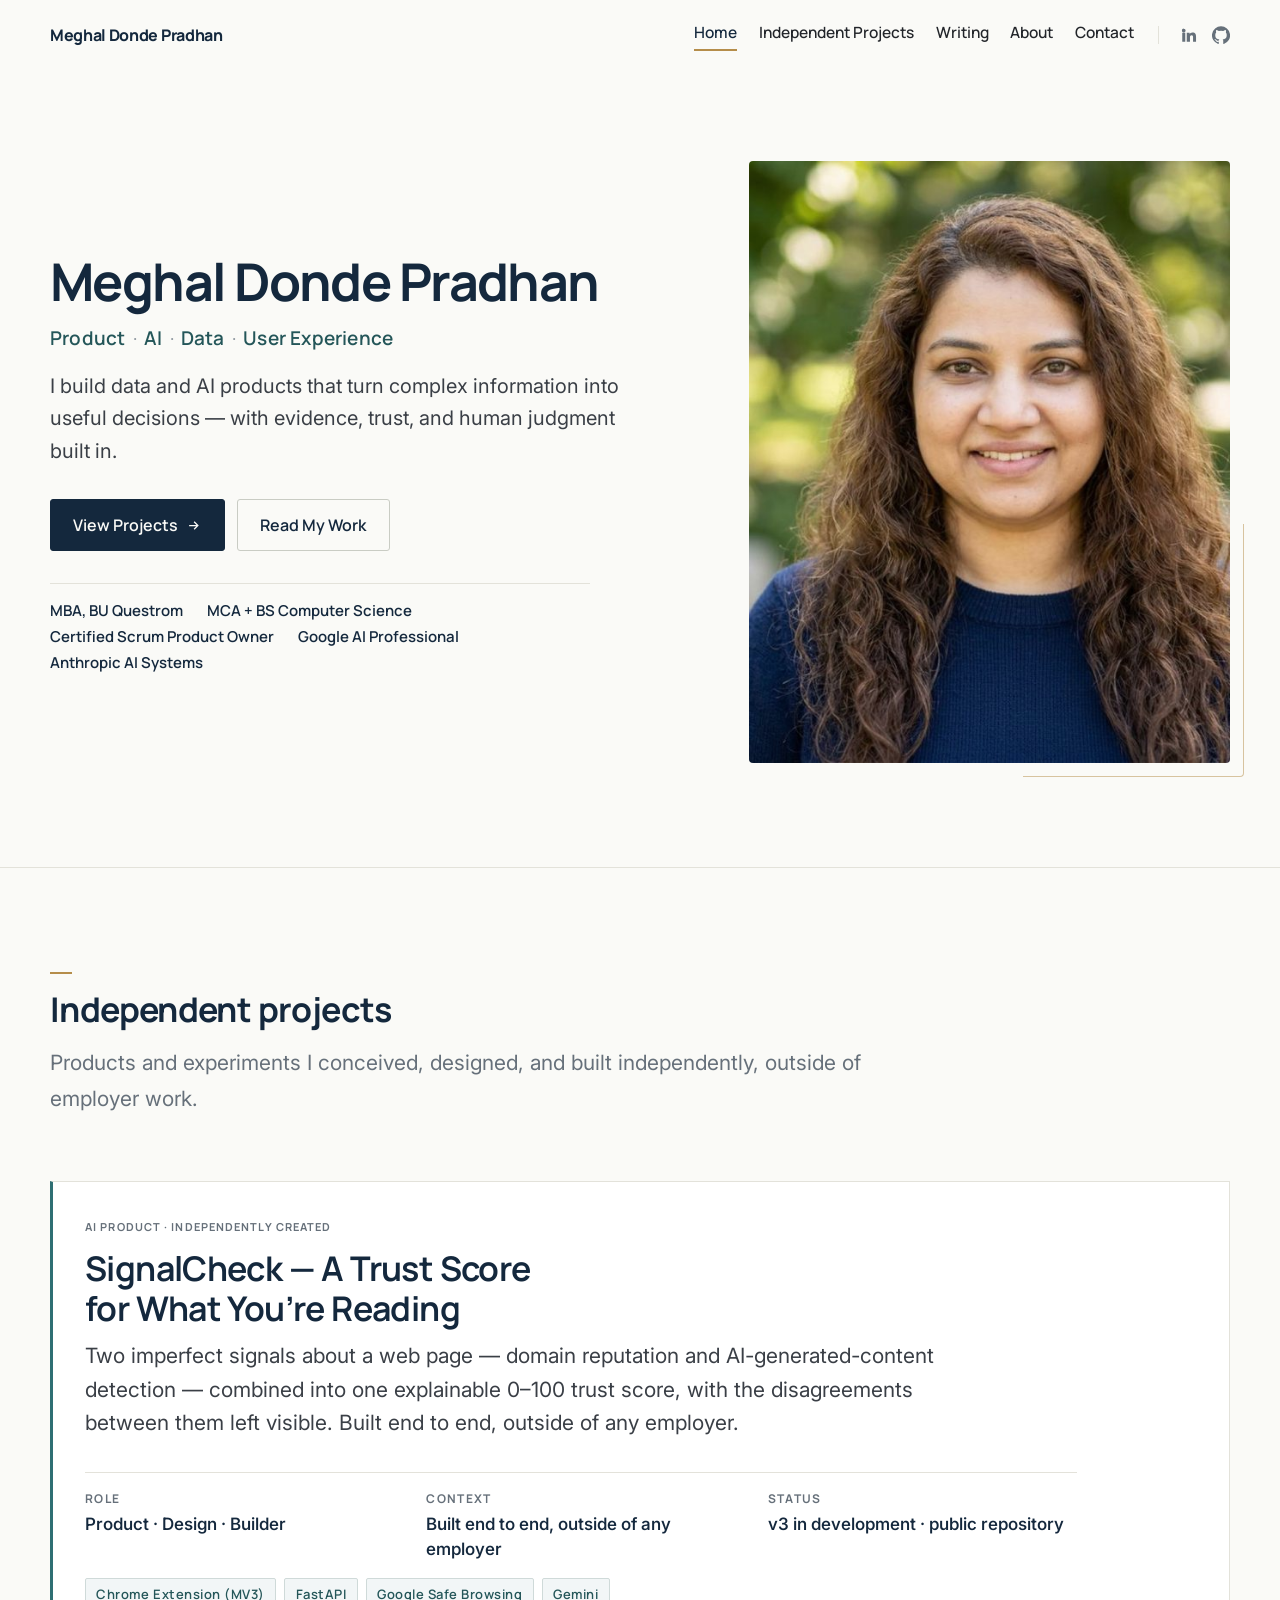
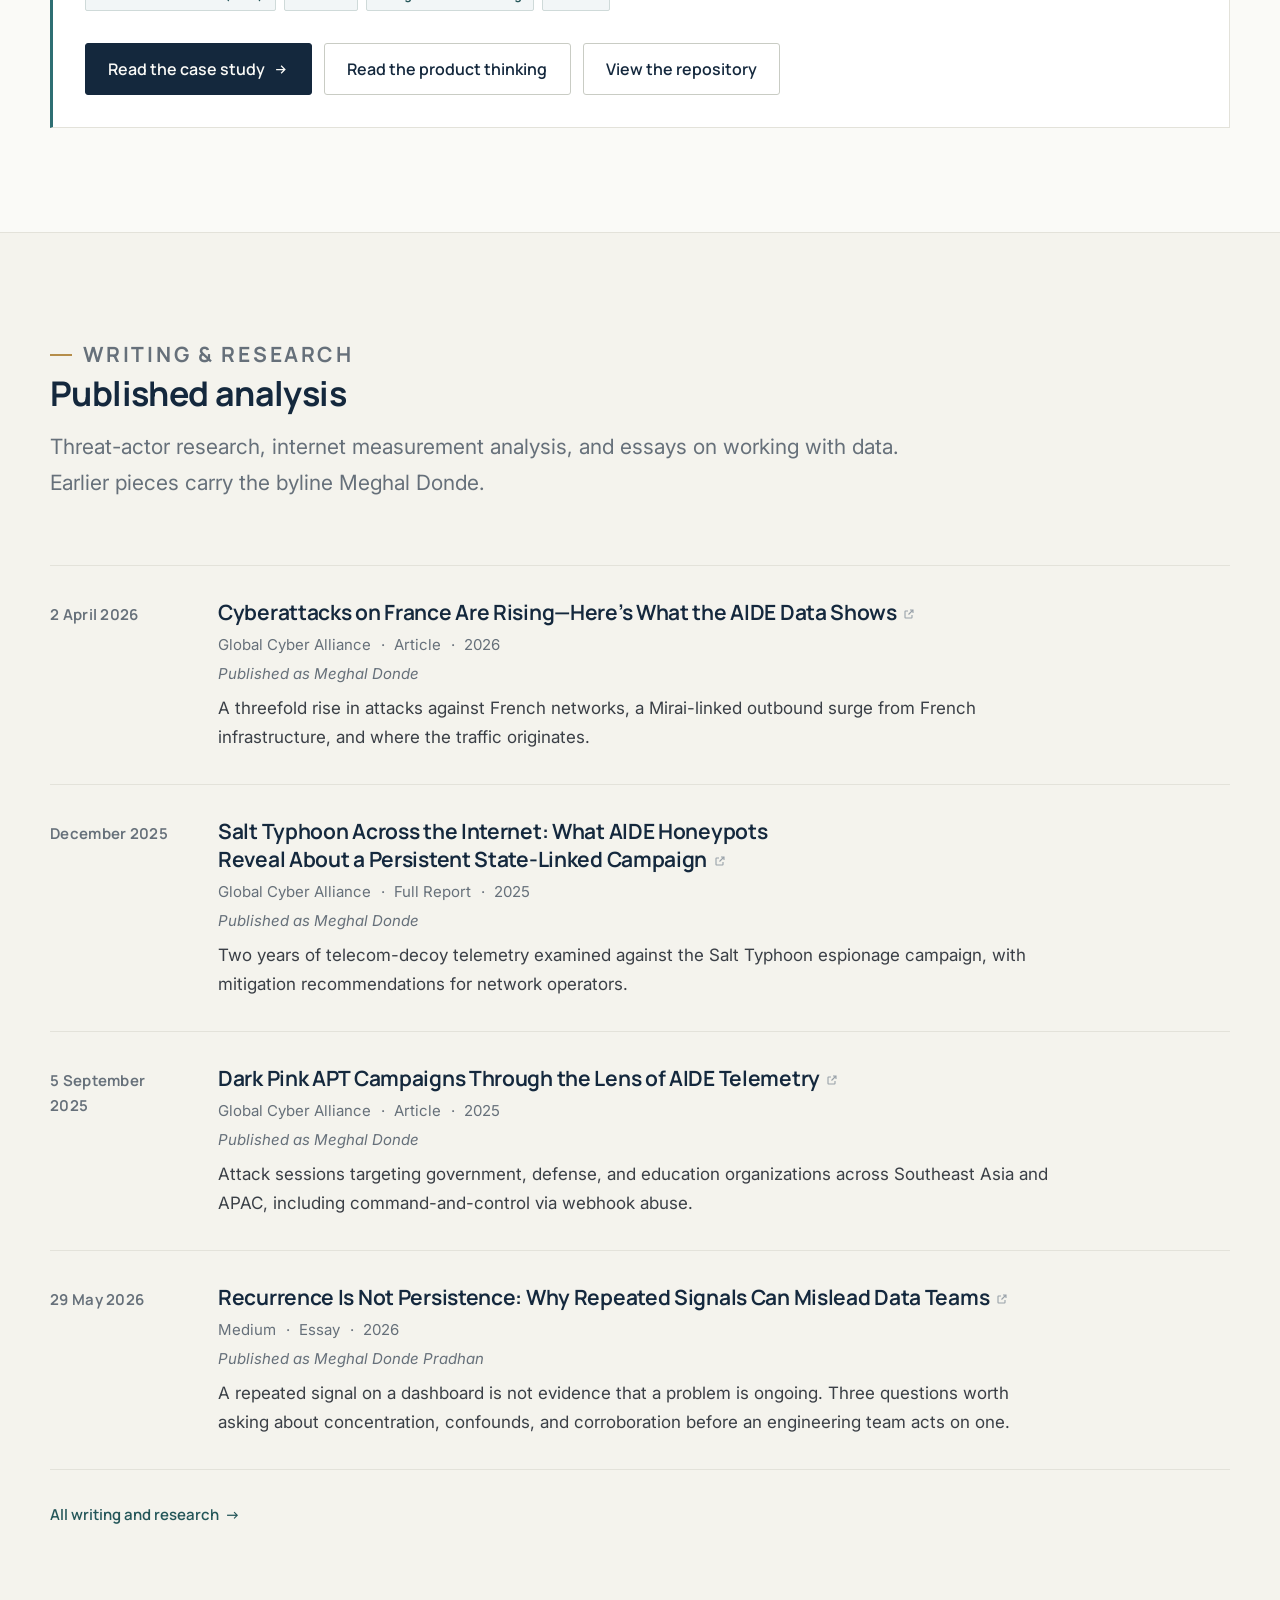
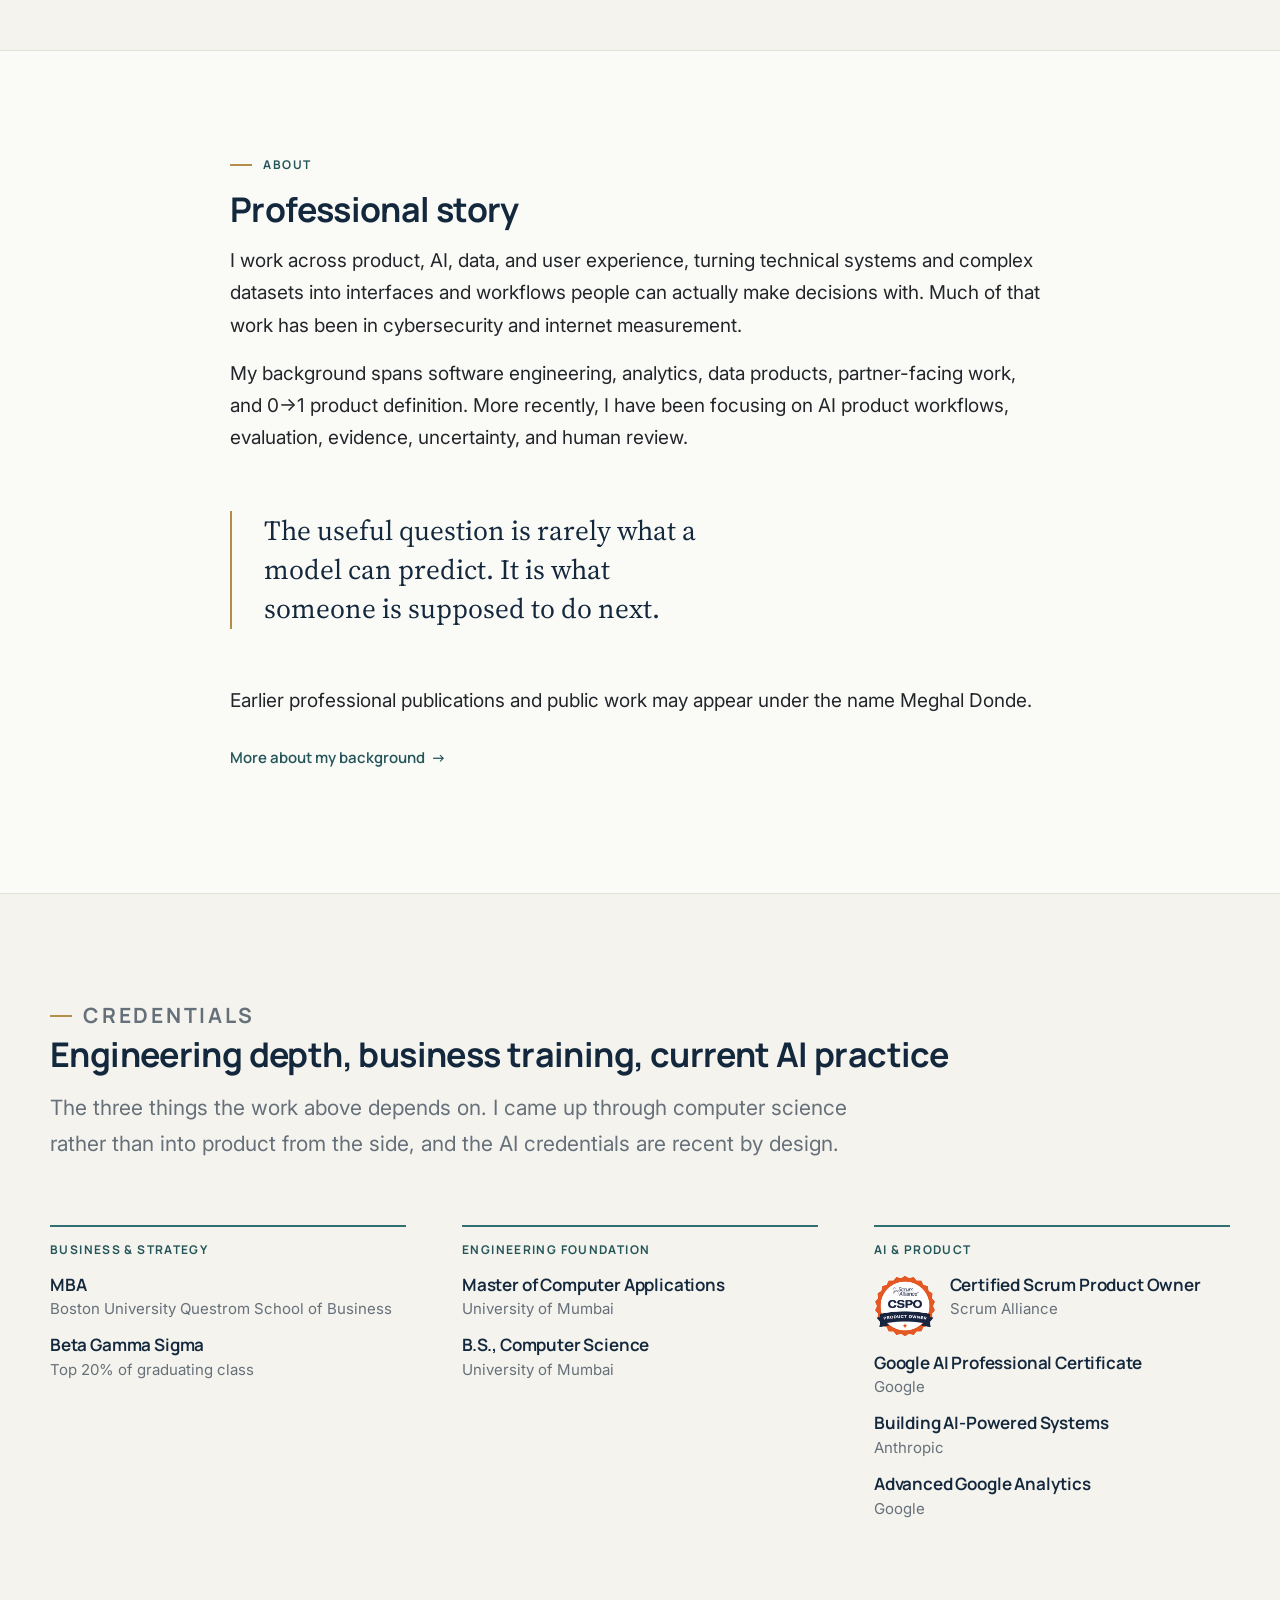
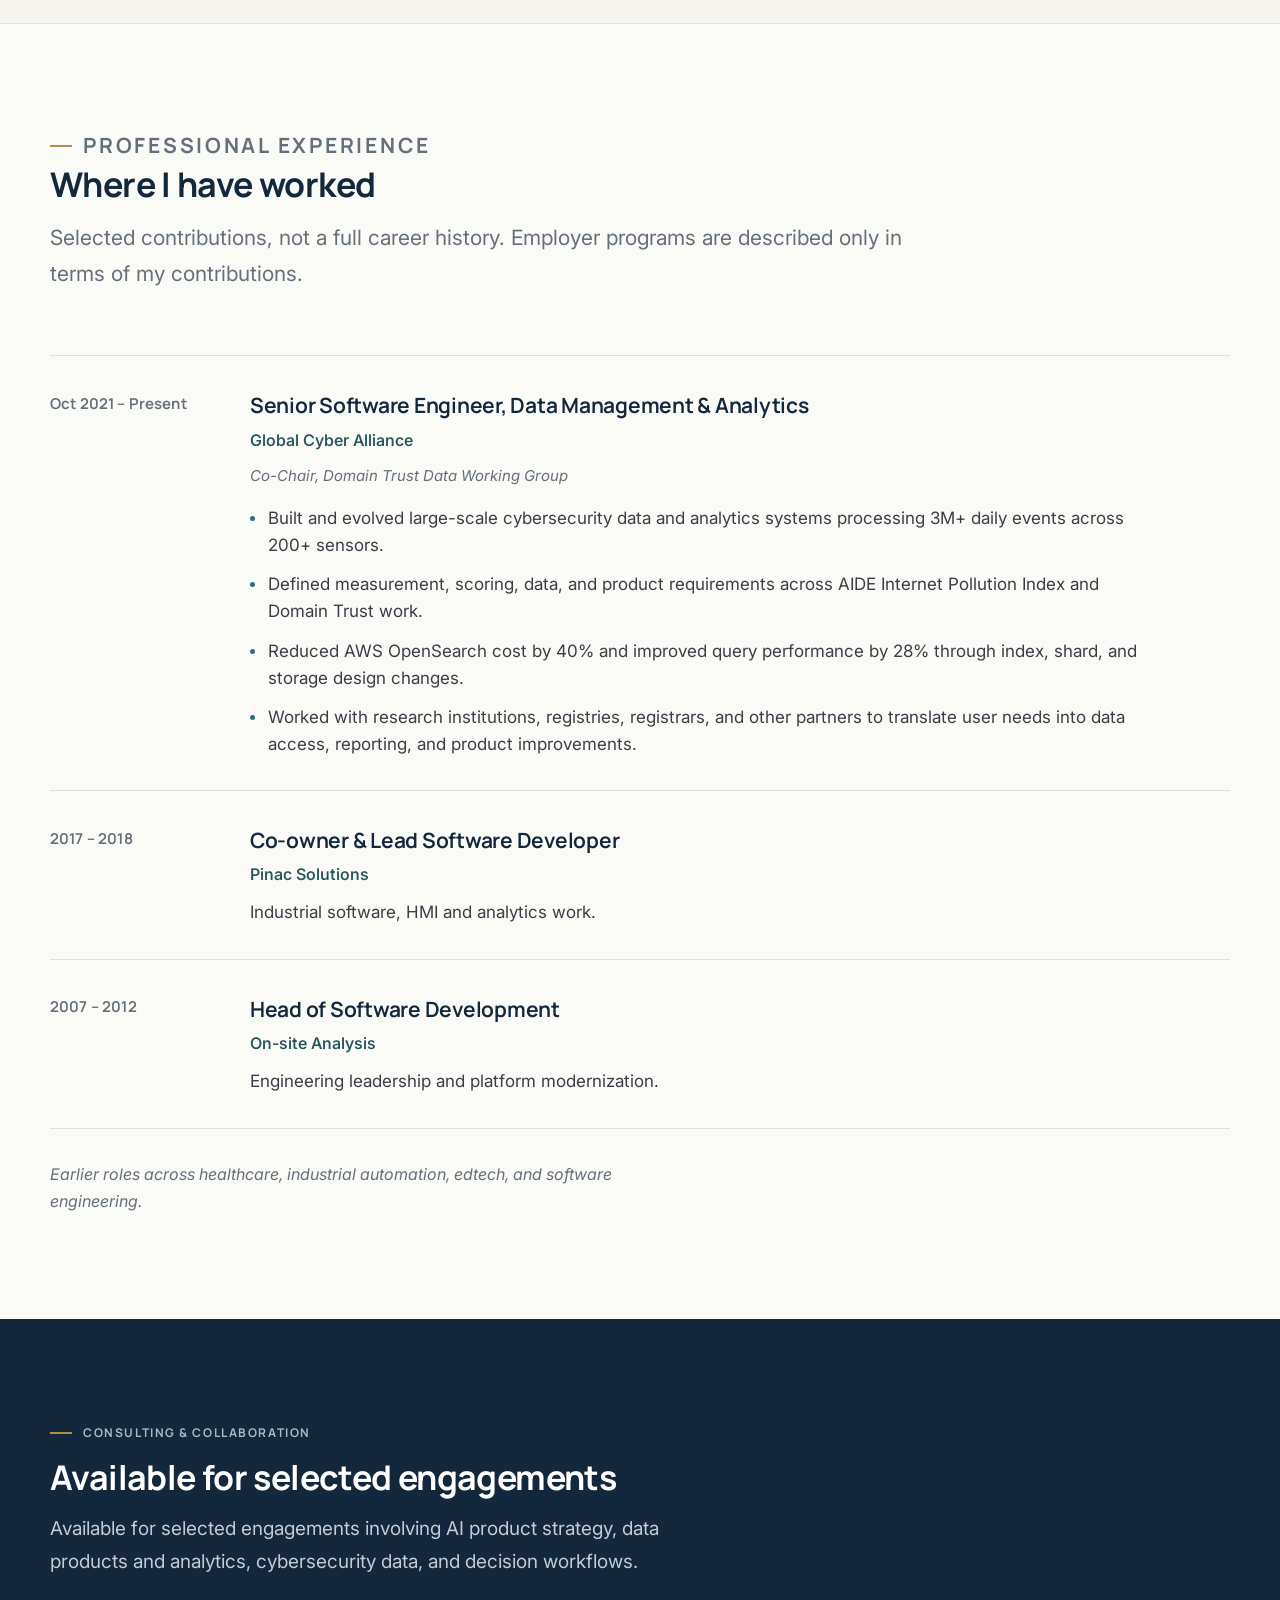
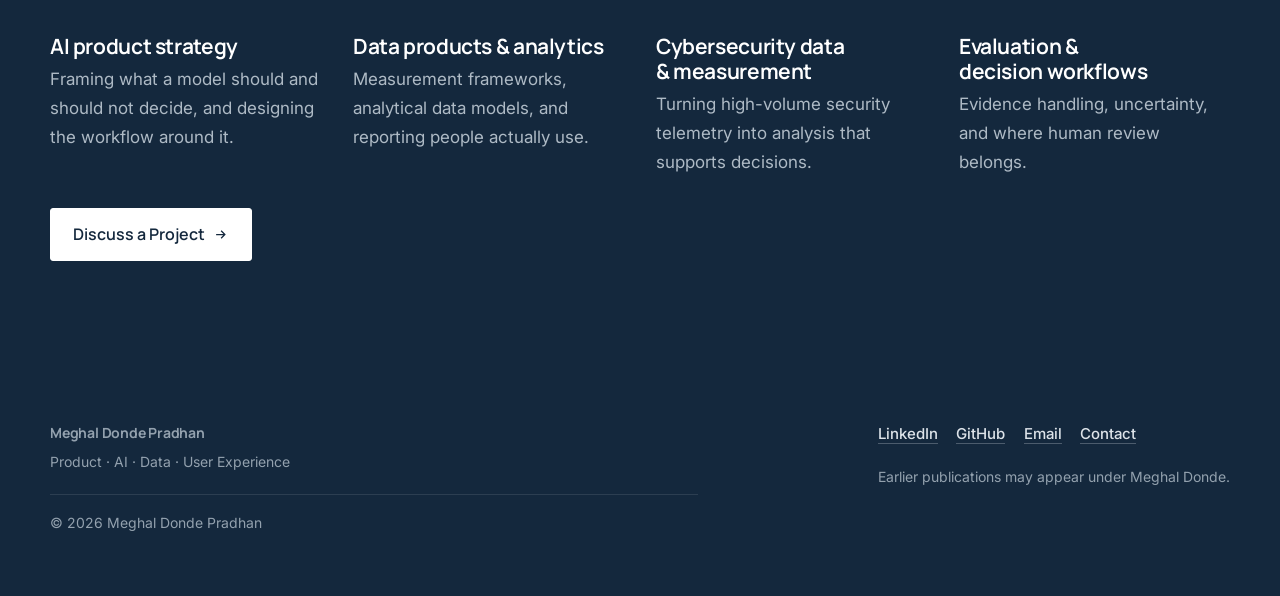
==== index.html @ 6e895852 "Initial commit: Personal portfolio site" ====
<!DOCTYPE html>
<html lang="en">
<head>
<meta charset="utf-8">
<meta name="viewport" content="width=device-width, initial-scale=1">
<title>Meghal Donde Pradhan | Product, AI, Data &amp; User Experience</title>
<meta name="description" content="Meghal Donde Pradhan — product, AI, data, and user experience. Data and AI products, decision workflows, and cybersecurity measurement. Earlier work published as Meghal Donde.">
<link rel="canonical" href="https://meghaldondepradhan.com/">
<meta name="author" content="Meghal Donde Pradhan">
<meta name="robots" content="index, follow, max-image-preview:large">

<meta property="og:type" content="website">
<meta property="og:site_name" content="Meghal Donde Pradhan">
<meta property="og:title" content="Meghal Donde Pradhan | Product, AI, Data &amp; User Experience">
<meta property="og:description" content="Meghal Donde Pradhan — product, AI, data, and user experience. Data and AI products, decision workflows, and cybersecurity measurement. Earlier work published as Meghal Donde.">
<meta property="og:url" content="https://meghaldondepradhan.com/">
<meta property="og:image" content="https://meghaldondepradhan.com/assets/og-image.jpg">
<meta property="og:image:width" content="1200">
<meta property="og:image:height" content="630">
<meta property="og:image:alt" content="Meghal Donde Pradhan — Product, AI, Data and User Experience">
<meta property="og:locale" content="en_US">
<meta name="twitter:card" content="summary_large_image">
<meta name="twitter:title" content="Meghal Donde Pradhan | Product, AI, Data &amp; User Experience">
<meta name="twitter:description" content="Meghal Donde Pradhan — product, AI, data, and user experience. Data and AI products, decision workflows, and cybersecurity measurement. Earlier work published as Meghal Donde.">
<meta name="twitter:image" content="https://meghaldondepradhan.com/assets/og-image.jpg">

<link rel="preconnect" href="https://fonts.googleapis.com">
<link rel="preconnect" href="https://fonts.gstatic.com" crossorigin>
<link rel="stylesheet" href="https://fonts.googleapis.com/css2?family=Manrope:wght@500;600;700;800&family=Inter:wght@400;500;600&family=Source+Serif+4:opsz,wght@8..60,400&display=swap">
<link rel="stylesheet" href="/assets/site.css">
<link rel="icon" href="/assets/favicon.svg" type="image/svg+xml">
<script type="application/ld+json">
{
  "@context": "https://schema.org",
  "@type": "Person",
  "@id": "https://meghaldondepradhan.com/#person",
  "name": "Meghal Donde Pradhan",
  "alternateName": ["Meghal Donde"],
  "givenName": "Meghal",
  "additionalName": "Donde",
  "familyName": "Pradhan",
  "url": "https://meghaldondepradhan.com/",
  "image": "https://meghaldondepradhan.com/assets/portrait.jpg",
  "email": "mailto:meghal.donde@gmail.com",
  "jobTitle": "Senior Software Engineer, Data Management & Analytics",
  "description": "Works across product, AI, data, and user experience — AI product workflows, data products, analytics, and the user-facing decision experiences built on them. Applied in cybersecurity and internet measurement. Earlier public work published under the name Meghal Donde.",
  "knowsAbout": ["Product management", "AI product workflows", "Data products", "Analytics", "User experience design for data products", "Dashboards and decision interfaces", "Cybersecurity data", "Trust and abuse measurement", "Evaluation of AI systems"],
  "worksFor": { "@type": "Organization", "name": "Global Cyber Alliance", "url": "https://globalcyberalliance.org/" },
  "alumniOf": [
    { "@type": "CollegeOrUniversity", "name": "Boston University Questrom School of Business" },
    { "@type": "CollegeOrUniversity", "name": "University of Mumbai" }
  ],
  "address": { "@type": "PostalAddress", "addressLocality": "Boston", "addressRegion": "MA", "addressCountry": "US" },
  "sameAs": [
    "https://www.linkedin.com/in/meghal-donde-pradhan/",
    "https://github.com/meghaldonde",
    "https://medium.com/@meghal.donde",
    "https://globalcyberalliance.org/team/meghal-donde/"
  ]
}
</script>
<script type="application/ld+json">
{
  "@context": "https://schema.org",
  "@type": "WebSite",
  "@id": "https://meghaldondepradhan.com/#website",
  "url": "https://meghaldondepradhan.com/",
  "name": "Meghal Donde Pradhan",
  "alternateName": "Meghal Donde",
  "inLanguage": "en-US",
  "publisher": { "@id": "https://meghaldondepradhan.com/#person" },
  "about": { "@id": "https://meghaldondepradhan.com/#person" }
}
</script>
</head>
<body>
<a class="skip-link" href="#main">Skip to main content</a>
<header class="site-header" id="siteHeader">
  <nav class="wrap nav" aria-label="Primary">
    <a class="brand" href="/">Meghal Donde Pradhan</a>
    <button class="nav-toggle" type="button" aria-expanded="false" aria-controls="navMenu">Menu</button>
    <div class="nav-menu" id="navMenu">
      <div class="wrap">
        <ul class="nav-links"><li><a href="/" aria-current="page">Home</a></li><li><a href="/projects/">Independent Projects</a></li><li><a href="/writing/">Writing</a></li><li><a href="/about/">About</a></li><li><a href="/contact/">Contact</a></li></ul>
        <div class="nav-social"><a href="https://www.linkedin.com/in/meghal-donde-pradhan/" rel="me noopener" target="_blank" aria-label="Meghal Donde Pradhan on LinkedIn"><svg viewBox="0 0 24 24" aria-hidden="true"><path d="M4.98 3.5a2.5 2.5 0 11-.01 5 2.5 2.5 0 01.01-5zM3 9h4v12H3zM9 9h3.8v1.71h.05c.53-.95 1.83-1.96 3.77-1.96 4.03 0 4.78 2.5 4.78 5.76V21h-4v-5.6c0-1.34-.03-3.07-1.9-3.07-1.9 0-2.2 1.46-2.2 2.97V21H9z"/></svg></a><a href="https://github.com/meghaldonde" rel="me noopener" target="_blank" aria-label="Meghal Donde Pradhan on GitHub"><svg viewBox="0 0 24 24" aria-hidden="true"><path d="M12 .5a12 12 0 00-3.79 23.4c.6.11.82-.26.82-.58v-2.2c-3.34.73-4.04-1.42-4.04-1.42-.55-1.4-1.34-1.77-1.34-1.77-1.09-.75.08-.73.08-.73 1.21.08 1.84 1.24 1.84 1.24 1.07 1.84 2.81 1.3 3.5 1 .1-.78.42-1.31.76-1.61-2.67-.3-5.47-1.34-5.47-5.96 0-1.32.47-2.4 1.24-3.24-.13-.3-.54-1.52.11-3.18 0 0 1.01-.32 3.3 1.24a11.4 11.4 0 016 0c2.29-1.56 3.3-1.24 3.3-1.24.65 1.66.24 2.88.12 3.18.77.84 1.23 1.92 1.23 3.24 0 4.63-2.8 5.65-5.48 5.95.43.37.82 1.1.82 2.22v3.29c0 .32.21.7.82.58A12 12 0 0012 .5z"/></svg></a></div>
      </div>
    </div>
  </nav>
</header>
<main id="main">
<section class="hero">
  <div class="wrap hero-grid">
    <div class="hero-copy">
      <h1>Meghal Donde Pradhan</h1>
      <p class="hero-kicker">Product<span aria-hidden="true">&middot;</span>AI<span aria-hidden="true">&middot;</span>Data<span aria-hidden="true">&middot;</span>User Experience</p>
      <p class="hero-lede">I build data and AI products that turn complex information into useful decisions &mdash; with evidence, trust, and human judgment built in.</p>
      <div class="btn-group">
        <a class="btn btn-primary" href="/projects/">View Projects <svg viewBox="0 0 24 24" aria-hidden="true"><path d="M5 12h14M13 6l6 6-6 6"/></svg></a>
        <a class="btn btn-secondary" href="/writing/">Read My Work</a>
      </div>
      <ul class="hero-creds"><li>MBA, BU Questrom</li><li>MCA + BS Computer Science</li><li>Certified Scrum Product Owner</li><li>Google AI Professional</li><li>Anthropic AI Systems</li></ul>
    </div>
    <div class="hero-portrait">
      <img src="/assets/portrait.jpg" srcset="/assets/portrait-sm.jpg 560w, /assets/portrait.jpg 1000w" sizes="(max-width: 860px) 340px, 40vw" width="1000" height="1250" alt="Portrait of Meghal Donde Pradhan" fetchpriority="high" decoding="async">
    </div>
  </div>
</section>

<section id="work">
  <div class="wrap">
    <div class="section-head">
      <h2 class="h2-marked">Independent projects</h2>
      <p>Products and experiments I conceived, designed, and built independently, outside of employer work.</p>
    </div>
      <article class="feature">
        <p class="work-tag">AI Product · Independently Created</p>
        <h3><a href="/projects/#signalcheck">SignalCheck — A Trust Score for What You’re Reading</a></h3>
        <p class="feature-lede">Two imperfect signals about a web page — domain reputation and AI-generated-content detection — combined into one explainable 0–100 trust score, with the disagreements between them left visible. Built end to end, outside of any employer.</p>
        <dl class="pf-facts"><div class="pf-fact"><dt>Role</dt><dd>Product &middot; Design &middot; Builder</dd></div><div class="pf-fact"><dt>Context</dt><dd>Built end to end, outside of any employer</dd></div><div class="pf-fact"><dt>Status</dt><dd>v3 in development &middot; public repository</dd></div></dl>
        <ul class="case-meta"><li>Chrome Extension (MV3)</li><li>FastAPI</li><li>Google Safe Browsing</li><li>Gemini</li></ul>
        <div class="btn-group">
          <a class="btn btn-primary" href="/projects/#signalcheck">Read the case study <svg viewBox="0 0 24 24" aria-hidden="true"><path d="M5 12h14M13 6l6 6-6 6"/></svg></a>
          <a class="btn btn-secondary" href="https://carpal-gum-931.notion.site/SignalCheck-AI-Digital-Provenance-Trust-Extension-3b9eb84ed72681aa90c6e5fe5e84801d" rel="noopener" target="_blank">Read the product thinking</a><a class="btn btn-secondary" href="https://github.com/meghaldonde/trustsignalcheck" rel="noopener" target="_blank">View the repository</a>
        </div>
      </article>
  </div>
</section>

<section id="writing" class="section-tint">
  <div class="wrap">
    <div class="section-head">
      <p class="eyebrow">Writing &amp; Research</p>
      <h2>Published analysis</h2>
      <p>Threat-actor research, internet measurement analysis, and essays on working with data. Earlier pieces carry the byline Meghal Donde.</p>
    </div>
    <ol class="writing-list">
      <li id="cyberattacks-on-france-are-rising-here-s-what-the-aide-data-">
        <div class="writing-item">
          <p class="writing-year"><time datetime="2026-04-02">2 April 2026</time></p>
          <div>
            <h3 class="writing-title"><a href="https://globalcyberalliance.org/cyberattacks-on-france-are-rising-heres-what-the-aide-data-shows/" rel="noopener" target="_blank">Cyberattacks on France Are Rising—Here’s What the AIDE Data Shows<span class="ext" aria-hidden="true"><svg viewBox="0 0 24 24"><path d="M14 4h6v6M20 4l-9 9M18 14v5a1 1 0 01-1 1H5a1 1 0 01-1-1V7a1 1 0 011-1h5"/></svg></span></a></h3>
            <p class="writing-meta"><span>Global Cyber Alliance</span><span aria-hidden="true">&middot;</span><span>Article</span><span aria-hidden="true">&middot;</span><span>2026</span></p>
            <p class="writing-byline">Published as Meghal Donde</p>
            <p class="writing-context">A threefold rise in attacks against French networks, a Mirai-linked outbound surge from French infrastructure, and where the traffic originates.</p>
          </div>
        </div>
      </li>
      <li id="salt-typhoon-across-the-internet-what-aide-honeypots-reveal-">
        <div class="writing-item">
          <p class="writing-year"><time datetime="2025-12">December 2025</time></p>
          <div>
            <h3 class="writing-title"><a href="https://globalcyberalliance.org/wp-content/uploads/2025/12/PUBLIC-REPORT-Salt-Typhoon-Across-the-Internet.pdf" rel="noopener" target="_blank">Salt Typhoon Across the Internet: What AIDE Honeypots Reveal About a Persistent State-Linked Campaign<span class="ext" aria-hidden="true"><svg viewBox="0 0 24 24"><path d="M14 4h6v6M20 4l-9 9M18 14v5a1 1 0 01-1 1H5a1 1 0 01-1-1V7a1 1 0 011-1h5"/></svg></span></a></h3>
            <p class="writing-meta"><span>Global Cyber Alliance</span><span aria-hidden="true">&middot;</span><span>Full Report</span><span aria-hidden="true">&middot;</span><span>2025</span></p>
            <p class="writing-byline">Published as Meghal Donde</p>
            <p class="writing-context">Two years of telecom-decoy telemetry examined against the Salt Typhoon espionage campaign, with mitigation recommendations for network operators.</p>
          </div>
        </div>
      </li>
      <li id="dark-pink-apt-campaigns-through-the-lens-of-aide-telemetry">
        <div class="writing-item">
          <p class="writing-year"><time datetime="2025-09-05">5 September 2025</time></p>
          <div>
            <h3 class="writing-title"><a href="https://globalcyberalliance.org/aide-data-darkpink/" rel="noopener" target="_blank">Dark Pink APT Campaigns Through the Lens of AIDE Telemetry<span class="ext" aria-hidden="true"><svg viewBox="0 0 24 24"><path d="M14 4h6v6M20 4l-9 9M18 14v5a1 1 0 01-1 1H5a1 1 0 01-1-1V7a1 1 0 011-1h5"/></svg></span></a></h3>
            <p class="writing-meta"><span>Global Cyber Alliance</span><span aria-hidden="true">&middot;</span><span>Article</span><span aria-hidden="true">&middot;</span><span>2025</span></p>
            <p class="writing-byline">Published as Meghal Donde</p>
            <p class="writing-context">Attack sessions targeting government, defense, and education organizations across Southeast Asia and APAC, including command-and-control via webhook abuse.</p>
          </div>
        </div>
      </li>
      <li id="recurrence-is-not-persistence-why-repeated-signals-can-misle">
        <div class="writing-item">
          <p class="writing-year"><time datetime="2026-05-29">29 May 2026</time></p>
          <div>
            <h3 class="writing-title"><a href="https://medium.com/@meghal.donde/recurrence-is-not-persistence-why-repeated-signals-can-mislead-data-teams-76bfc5872f2b" rel="noopener" target="_blank">Recurrence Is Not Persistence: Why Repeated Signals Can Mislead Data Teams<span class="ext" aria-hidden="true"><svg viewBox="0 0 24 24"><path d="M14 4h6v6M20 4l-9 9M18 14v5a1 1 0 01-1 1H5a1 1 0 01-1-1V7a1 1 0 011-1h5"/></svg></span></a></h3>
            <p class="writing-meta"><span>Medium</span><span aria-hidden="true">&middot;</span><span>Essay</span><span aria-hidden="true">&middot;</span><span>2026</span></p>
            <p class="writing-byline">Published as Meghal Donde Pradhan</p>
            <p class="writing-context">A repeated signal on a dashboard is not evidence that a problem is ongoing. Three questions worth asking about concentration, confounds, and corroboration before an engineering team acts on one.</p>
          </div>
        </div>
      </li>
    </ol>
    <p style="margin-top:1.75rem"><a class="link-arrow" href="/writing/">All writing and research</a></p>
  </div>
</section>

<section id="about">
  <div class="wrap-narrow">
    <p class="eyebrow">About</p>
    <h2>Professional story</h2>
    <p>I work across product, AI, data, and user experience, turning technical systems and complex datasets into interfaces and workflows people can actually make decisions with. Much of that work has been in cybersecurity and internet measurement.</p>
    <p>My background spans software engineering, analytics, data products, partner-facing work, and 0&rarr;1 product definition. More recently, I have been focusing on AI product workflows, evaluation, evidence, uncertainty, and human review.</p>
    <blockquote class="pullquote">The useful question is rarely what a model can predict. It is what someone is supposed to do next.</blockquote>
    <p>Earlier professional publications and public work may appear under the name Meghal Donde.</p>
    <p style="margin-top:1.5rem"><a class="link-arrow" href="/about/">More about my background</a></p>
  </div>
</section>

<section id="credentials" class="section-tint">
  <div class="wrap">
    <div class="section-head">
      <p class="eyebrow">Credentials</p>
      <h2>Engineering depth, business training, current AI practice</h2>
      <p>The three things the work above depends on. I came up through computer science rather than into product from the side, and the AI credentials are recent by design.</p>
    </div>
    <div class="cred-grid">
      <div class="cred-col">
        <h3>Business &amp; Strategy</h3>
        <ul><li><span class="cred-name">MBA</span><span class="cred-where">Boston University Questrom School of Business</span></li><li><span class="cred-name">Beta Gamma Sigma</span><span class="cred-where">Top 20% of graduating class</span></li></ul>
      </div>
      <div class="cred-col">
        <h3>Engineering Foundation</h3>
        <ul><li><span class="cred-name">Master of Computer Applications</span><span class="cred-where">University of Mumbai</span></li><li><span class="cred-name">B.S., Computer Science</span><span class="cred-where">University of Mumbai</span></li></ul>
      </div>
      <div class="cred-col">
        <h3>AI &amp; Product</h3>
        <ul><li class="cred-badged"><img class="cred-badge" src="/assets/cspo-badge.png" width="240" height="240" alt="Scrum Alliance Certified Scrum Product Owner badge" decoding="async"><span><span class="cred-name">Certified Scrum Product Owner</span><span class="cred-where">Scrum Alliance</span></span></li><li><span class="cred-name">Google AI Professional Certificate</span><span class="cred-where">Google</span></li><li><span class="cred-name">Building AI-Powered Systems</span><span class="cred-where">Anthropic</span></li><li><span class="cred-name">Advanced Google Analytics</span><span class="cred-where">Google</span></li></ul>
      </div>
    </div>
  </div>
</section>

<section id="experience">
  <div class="wrap">
    <div class="section-head">
      <p class="eyebrow">Professional Experience</p>
      <h2>Where I have worked</h2>
      <p>Selected contributions, not a full career history. Employer programs are described only in terms of my contributions.</p>
    </div>
    <ol class="timeline">
      <li>
        <p class="tl-when">Oct 2021 – Present</p>
        <div>
          <p class="tl-role">Senior Software Engineer, Data Management &amp; Analytics</p>
          <p class="tl-org">Global Cyber Alliance</p>
          <p class="tl-note">Co-Chair, Domain Trust Data Working Group</p>
          
          <ul class="contrib-plain"><li>Built and evolved large-scale cybersecurity data and analytics systems processing 3M+ daily events across 200+ sensors.</li><li>Defined measurement, scoring, data, and product requirements across AIDE Internet Pollution Index and Domain Trust work.</li><li>Reduced AWS OpenSearch cost by 40% and improved query performance by 28% through index, shard, and storage design changes.</li><li>Worked with research institutions, registries, registrars, and other partners to translate user needs into data access, reporting, and product improvements.</li></ul>
        </div>
      </li>
      <li>
        <p class="tl-when">2017 – 2018</p>
        <div>
          <p class="tl-role">Co-owner &amp; Lead Software Developer</p>
          <p class="tl-org">Pinac Solutions</p>
          
          <p class="tl-body">Industrial software, HMI and analytics work.</p>
          
        </div>
      </li>
      <li>
        <p class="tl-when">2007 – 2012</p>
        <div>
          <p class="tl-role">Head of Software Development</p>
          <p class="tl-org">On-site Analysis</p>
          
          <p class="tl-body">Engineering leadership and platform modernization.</p>
          
        </div>
      </li>
    </ol>
    <p class="earlier-note">Earlier roles across healthcare, industrial automation, edtech, and software engineering.</p>
  </div>
</section>

<section id="consulting" class="consult">
  <div class="wrap">
    <p class="eyebrow">Consulting &amp; Collaboration</p>
    <h2>Available for selected engagements</h2>
    <p style="max-width:56ch">Available for selected engagements involving AI product strategy, data products and analytics, cybersecurity data, and decision workflows.</p>
    <div class="consult-grid"><div class="consult-area"><h3>AI product strategy</h3><p>Framing what a model should and should not decide, and designing the workflow around it.</p></div><div class="consult-area"><h3>Data products &amp; analytics</h3><p>Measurement frameworks, analytical data models, and reporting people actually use.</p></div><div class="consult-area"><h3>Cybersecurity data &amp; measurement</h3><p>Turning high-volume security telemetry into analysis that supports decisions.</p></div><div class="consult-area"><h3>Evaluation &amp; decision workflows</h3><p>Evidence handling, uncertainty, and where human review belongs.</p></div></div>
    <div class="btn-group">
      <a class="btn btn-primary" href="/contact/">Discuss a Project <svg viewBox="0 0 24 24" aria-hidden="true"><path d="M5 12h14M13 6l6 6-6 6"/></svg></a>
    </div>
  </div>
</section>
</main>
<footer class="site-footer">
  <div class="wrap">
    <div class="footer-grid">
      <div>
        <p class="footer-name">Meghal Donde Pradhan</p>
        <p>Product &middot; AI &middot; Data &middot; User Experience</p>
      </div>
      <div>
        <ul class="footer-links">
          <li><a href="https://www.linkedin.com/in/meghal-donde-pradhan/" rel="me noopener" target="_blank">LinkedIn</a></li>
          <li><a href="https://github.com/meghaldonde" rel="me noopener" target="_blank">GitHub</a></li>
          <li><a href="mailto:meghal.donde@gmail.com">Email</a></li>
          <li><a href="/contact/">Contact</a></li>
        </ul>
        <p class="footer-note">Earlier publications may appear under Meghal Donde.</p>
      </div>
    </div>
    <p class="footer-legal">&copy; 2026 Meghal Donde Pradhan</p>
  </div>
</footer>
<script>
(function () {
  var t = document.querySelector('.nav-toggle'), m = document.getElementById('navMenu');
  if (t && m) t.addEventListener('click', function () {
    var open = m.classList.toggle('is-open');
    t.setAttribute('aria-expanded', open ? 'true' : 'false');
    t.textContent = open ? 'Close' : 'Menu';
  });
  var h = document.getElementById('siteHeader');
  if (h) {
    var onScroll = function () { h.classList.toggle('is-stuck', window.scrollY > 8); };
    onScroll();
    window.addEventListener('scroll', onScroll, { passive: true });
  }
})();
</script>
</body>
</html>
---- assets/site.css ----
/* ==========================================================================
   Meghal Donde Pradhan — meghaldondepradhan.com
   Design system: navy / muted teal / warm ivory. Editorial, content-led.
   ========================================================================== */

/* ---- Tokens ------------------------------------------------------------ */
:root {
  --navy:        #14283D;
  --navy-soft:   #1E3A55;
  --teal:        #2F6F73;
  --teal-deep:   #245659;
  --ivory:       #FAFAF7;
  --ivory-warm:  #F4F3ED;
  --charcoal:    #22252A;
  --gray:        #66707A;
  --gray-light:  #98A1A9;
  --rule:        #E3E2DA;
  --brass:       #B58D4A;
  --white:       #FFFFFF;

  --font-head: "Manrope", "Inter", -apple-system, BlinkMacSystemFont, "Segoe UI", Helvetica, Arial, sans-serif;
  --font-body: "Inter", -apple-system, BlinkMacSystemFont, "Segoe UI", Helvetica, Arial, sans-serif;
  --font-serif: "Source Serif 4", Georgia, "Times New Roman", serif;

  --measure: 72ch;
  --wrap: 1180px;
  --wrap-narrow: 820px;

  --step-0: 1.1875rem;
  --step-1: 1.3125rem;
  --step-2: clamp(1.375rem, 1.2rem + 0.7vw, 1.625rem);
  --step-3: clamp(1.625rem, 1.35rem + 1.2vw, 2.125rem);
  --step-4: clamp(2.125rem, 1.6rem + 2.3vw, 3.25rem);

  --space-xs: 0.5rem;
  --space-s:  1rem;
  --space-m:  2rem;
  --space-l:  3.5rem;
  --space-xl: 6.5rem;
  --space-2xl: 8rem;

  --ease: cubic-bezier(0.22, 0.61, 0.36, 1);
}

/* ---- Reset ------------------------------------------------------------- */
*, *::before, *::after { box-sizing: border-box; }
html { -webkit-text-size-adjust: 100%; scroll-behavior: smooth; }
@media (prefers-reduced-motion: reduce) {
  html { scroll-behavior: auto; }
  *, *::before, *::after { animation-duration: 0.01ms !important; transition-duration: 0.01ms !important; }
}
body {
  margin: 0;
  background: var(--ivory);
  color: var(--charcoal);
  font-family: var(--font-body);
  font-size: var(--step-0);
  line-height: 1.7;
  -webkit-font-smoothing: antialiased;
  text-rendering: optimizeLegibility;
}
img { max-width: 100%; height: auto; display: block; }
h1, h2, h3, h4 {
  font-family: var(--font-head);
  color: var(--navy);
  line-height: 1.18;
  letter-spacing: -0.018em;
  margin: 0 0 var(--space-s);
  font-weight: 700;
  text-wrap: balance;
}
h1 { font-size: var(--step-4); letter-spacing: -0.03em; }
h2 { font-size: var(--step-3); }
h3 { font-size: var(--step-2); font-weight: 650; }
h4 { font-size: var(--step-1); font-weight: 650; letter-spacing: -0.01em; }
p  { margin: 0 0 var(--space-s); max-width: var(--measure); }
ul, ol { margin: 0 0 var(--space-s); padding-left: 1.15rem; max-width: var(--measure); }
li { margin-bottom: 0.4rem; }
a { color: var(--teal-deep); text-decoration-thickness: 1px; text-underline-offset: 0.18em; }
a:hover { color: var(--navy); }
strong { font-weight: 650; color: var(--navy); }
hr { border: 0; border-top: 1px solid var(--rule); margin: var(--space-l) 0; }

:focus-visible {
  outline: 2.5px solid var(--teal);
  outline-offset: 3px;
  border-radius: 2px;
}

/* ---- Layout ------------------------------------------------------------ */
.wrap { width: min(100% - 2.5rem, var(--wrap)); margin-inline: auto; }
.wrap-narrow { width: min(100% - 2.5rem, var(--wrap-narrow)); margin-inline: auto; }
@media (max-width: 640px) { .wrap, .wrap-narrow { width: calc(100% - 2rem); } }

section { padding-block: var(--space-xl); }
section + section { border-top: 1px solid var(--rule); }
.section-tint { background: var(--ivory-warm); }

.skip-link {
  position: absolute; left: -9999px; top: 0; z-index: 200;
  background: var(--navy); color: var(--white);
  padding: 0.75rem 1.25rem; border-radius: 0 0 4px 0; font-weight: 600;
}
.skip-link:focus { left: 0; color: var(--white); }

/* ---- Eyebrow / section head -------------------------------------------- */
.eyebrow {
  font-family: var(--font-head);
  font-size: 0.75rem;
  font-weight: 700;
  letter-spacing: 0.13em;
  text-transform: uppercase;
  color: var(--teal-deep);
  margin: 0 0 0.85rem;
  display: flex;
  align-items: center;
  gap: 0.7rem;
}
.eyebrow::before {
  content: "";
  width: 22px; height: 2px;
  background: var(--brass);
  flex: none;
}
.h2-marked { position: relative; padding-top: 1.1rem; }
.h2-marked::before {
  content: ""; position: absolute; top: 0; left: 0;
  width: 22px; height: 2px; background: var(--brass);
}
.section-head { margin-bottom: calc(var(--space-l) + 0.5rem); }
.section-head p { color: var(--gray); font-size: var(--step-1); max-width: 66ch; margin-bottom: 0; }

/* ---- Header ------------------------------------------------------------ */
.site-header {
  position: sticky; top: 0; z-index: 100;
  background: rgba(250, 250, 247, 0.92);
  backdrop-filter: saturate(150%) blur(10px);
  -webkit-backdrop-filter: saturate(150%) blur(10px);
  border-bottom: 1px solid transparent;
  transition: border-color 0.25s var(--ease);
}
.site-header.is-stuck { border-bottom-color: var(--rule); }
.nav {
  display: flex; align-items: center; gap: 1.5rem;
  padding-block: 1rem;
}
.brand {
  font-family: var(--font-head);
  font-weight: 750;
  font-size: 1rem;
  letter-spacing: -0.02em;
  color: var(--navy);
  text-decoration: none;
  margin-right: auto;
  white-space: nowrap;
}
.brand:hover { color: var(--teal-deep); }
.nav-links { display: flex; align-items: center; gap: 1.35rem; list-style: none; margin: 0; padding: 0; }
.nav-links a {
  font-family: var(--font-head);
  font-size: 0.9688rem;
  font-weight: 550;
  color: var(--charcoal);
  text-decoration: none;
  padding-block: 0.35rem;
  border-bottom: 2px solid transparent;
  transition: color 0.18s var(--ease), border-color 0.18s var(--ease);
  white-space: nowrap;
}
.nav-links a:hover { color: var(--teal-deep); border-bottom-color: var(--teal); }
.nav-links a[aria-current="page"] { color: var(--navy); border-bottom-color: var(--brass); }
.nav-menu, .nav-menu > .wrap { display: contents; }
.nav-social { display: flex; align-items: center; gap: 0.85rem; padding-left: 1.35rem; border-left: 1px solid var(--rule); }
.nav-social a { color: var(--gray); display: inline-flex; transition: color 0.18s var(--ease); }
.nav-social a:hover { color: var(--navy); }
.nav-social svg { width: 18px; height: 18px; fill: currentColor; }

.nav-toggle {
  display: none;
  background: none; border: 1px solid var(--rule); border-radius: 3px;
  padding: 0.45rem 0.7rem; cursor: pointer; color: var(--navy);
  font-family: var(--font-head); font-size: 0.875rem; font-weight: 600;
}
@media (max-width: 860px) {
  .nav-toggle { display: block; }
  .nav-menu {
    display: none;
    position: absolute; left: 0; right: 0; top: 100%;
    background: var(--ivory);
    border-block: 1px solid var(--rule);
    padding: var(--space-s) 0 var(--space-m);
  }
  .nav-menu.is-open { display: block; }
  .nav-menu:not(.is-open) { display: none; }
  .nav-menu > .wrap { display: flex; flex-direction: column; gap: 0; }
  .nav-links { flex-direction: column; align-items: stretch; gap: 0; }
  .nav-links a { padding: 0.7rem 0; border-bottom: 1px solid var(--rule); }
  .nav-links a[aria-current="page"] { border-bottom-color: var(--brass); }
  .nav-social { padding: var(--space-s) 0 0; border-left: 0; }
}

/* ---- Buttons ----------------------------------------------------------- */
.btn {
  display: inline-flex; align-items: center; gap: 0.5rem;
  font-family: var(--font-head);
  font-size: 1rem; font-weight: 600;
  padding: 0.72rem 1.4rem;
  border-radius: 3px;
  text-decoration: none;
  border: 1.5px solid transparent;
  transition: background-color 0.18s var(--ease), color 0.18s var(--ease), border-color 0.18s var(--ease);
}
.btn-primary { background: var(--navy); color: var(--ivory); border-color: var(--navy); }
.btn-primary:hover { background: var(--teal-deep); border-color: var(--teal-deep); color: var(--white); }
.btn-secondary { color: var(--navy); border-color: #C9CCC4; background: transparent; }
.btn-secondary:hover { border-color: var(--navy); color: var(--navy); background: rgba(20, 40, 61, 0.04); }
.btn-group { display: flex; flex-wrap: wrap; gap: 0.75rem; margin-top: var(--space-m); }
.btn svg { width: 15px; height: 15px; fill: none; stroke: currentColor; stroke-width: 2; }

.link-arrow {
  font-family: var(--font-head);
  font-weight: 600; font-size: 0.9375rem;
  color: var(--teal-deep); text-decoration: none;
  display: inline-flex; align-items: center; gap: 0.4rem;
}
.link-arrow::after { content: "\2192"; transition: transform 0.18s var(--ease); }
.link-arrow:hover { color: var(--navy); }
.link-arrow:hover::after { transform: translateX(3px); }

/* ---- Hero -------------------------------------------------------------- */
.hero { padding-block: clamp(3rem, 7vw, 6rem) var(--space-xl); border-top: 0; }
.hero-grid {
  display: grid;
  grid-template-columns: minmax(0, 1.32fr) minmax(0, 1fr);
  gap: clamp(2rem, 5vw, 4.5rem);
  align-items: center;
}
.hero h1 { margin-bottom: 0.6rem; }
.hero-kicker {
  font-family: var(--font-head);
  font-size: clamp(1rem, 0.9rem + 0.4vw, 1.1875rem);
  font-weight: 600;
  color: var(--teal-deep);
  letter-spacing: 0.01em;
  margin-bottom: var(--space-s);
}
.hero-kicker span { color: #8C959D; margin-inline: 0.45rem; font-weight: 400; }
.hero-lede {
  font-size: clamp(1.0625rem, 1rem + 0.35vw, 1.25rem);
  line-height: 1.62;
  color: #3A3F46;
  max-width: 46ch;
}
.hero-portrait { position: relative; }
.hero-portrait img {
  width: 100%;
  border-radius: 4px;
  filter: saturate(0.94);
}
.hero-portrait::after {
  content: "";
  position: absolute; inset: auto -14px -14px auto;
  width: 46%; height: 42%;
  border-right: 1px solid var(--brass);
  border-bottom: 1px solid var(--brass);
  opacity: 0.5;
  pointer-events: none;
  border-radius: 0 0 4px 0;
}
@media (max-width: 860px) {
  .hero-grid { grid-template-columns: 1fr; gap: var(--space-m); }
  .hero-portrait { order: 2; max-width: 340px; }
  .hero-copy { order: 1; }
  .hero-portrait::after { display: none; }
}

/* ---- Work cards -------------------------------------------------------- */
.work-grid {
  display: grid;
  grid-template-columns: repeat(2, minmax(0, 1fr));
  gap: 1px;
  background: var(--rule);
  border: 1px solid var(--rule);
}
@media (max-width: 720px) { .work-grid { grid-template-columns: 1fr; } }
.work-card {
  background: var(--ivory);
  padding: var(--space-m) var(--space-m) calc(var(--space-m) + 0.25rem);
  display: flex; flex-direction: column;
  transition: background-color 0.2s var(--ease);
}
.work-card:hover { background: var(--white); }
.work-card h3 { margin-bottom: 0.75rem; }
.work-card h3 a { color: inherit; text-decoration: none; }
.work-card h3 a:hover { color: var(--teal-deep); }
.work-tag {
  font-family: var(--font-head);
  font-size: 0.6875rem; font-weight: 700;
  letter-spacing: 0.1em; text-transform: uppercase;
  color: var(--gray); margin-bottom: 0.7rem;
}
.work-card dl { margin: 0 0 var(--space-s); font-size: 0.9375rem; }
.work-card dt {
  font-family: var(--font-head);
  font-size: 0.6875rem; font-weight: 700;
  letter-spacing: 0.09em; text-transform: uppercase;
  color: var(--teal-deep);
  margin-top: 0.85rem;
}
.work-card dt:first-child { margin-top: 0; }
.work-card dd { margin: 0.2rem 0 0; color: #3A3F46; line-height: 1.55; }
.work-card .link-arrow { margin-top: auto; padding-top: var(--space-s); }

/* ---- Featured project (homepage) --------------------------------------- */
.feature {
  border: 1px solid var(--rule);
  border-left: 3px solid var(--teal);
  background: var(--white);
  padding: calc(var(--space-m) + 0.25rem) var(--space-m) var(--space-m);
}
.feature h3 { font-size: var(--step-3); margin-bottom: 0.7rem; max-width: 32ch; }
.feature h3 a { color: inherit; text-decoration: none; }
.feature h3 a:hover { color: var(--teal-deep); }
.feature-lede { font-size: var(--step-1); color: #3A3F46; max-width: 68ch; line-height: 1.6; }
.feature .btn-group { margin-top: var(--space-m); }
.feature .case-meta { margin-top: var(--space-s); }

/* ---- Fact strip -------------------------------------------------------- */
.pf-facts {
  display: grid;
  grid-template-columns: repeat(auto-fit, minmax(min(100%, 190px), 1fr));
  gap: var(--space-s) var(--space-m);
  margin: var(--space-m) 0 0;
  padding-top: var(--space-s);
  border-top: 1px solid var(--rule);
  max-width: 62rem;
}
.pf-fact dt {
  font-family: var(--font-head);
  font-size: 0.75rem; font-weight: 700;
  letter-spacing: 0.11em; text-transform: uppercase;
  color: var(--gray); margin-bottom: 0.2rem;
}
.pf-fact dd { margin: 0; font-size: 1.0625rem; font-weight: 550; color: var(--navy); line-height: 1.45; }

/* ---- Contributions under a role ---------------------------------------- */
.contrib-list { margin: var(--space-s) 0 0; display: grid; gap: 1.05rem; max-width: 74ch; }
.contrib { display: grid; grid-template-columns: minmax(0, 12rem) minmax(0, 1fr); gap: var(--space-s); }
.contrib dt {
  font-family: var(--font-head);
  font-size: 0.8125rem; font-weight: 700;
  letter-spacing: 0.075em; text-transform: uppercase;
  color: var(--teal-deep); padding-top: 0.18rem;
}
.contrib dd { margin: 0; font-size: 1.0625rem; color: #3A3F46; line-height: 1.6; }
@media (max-width: 700px) { .contrib { grid-template-columns: 1fr; gap: 0.2rem; } }
.tl-note { font-size: 0.9375rem; color: var(--gray); margin: 0 0 0.5rem; font-style: italic; }

/* ---- Writing list ------------------------------------------------------ */
.writing-list { list-style: none; margin: 0; padding: 0; max-width: 100%; border-top: 1px solid var(--rule); }
.writing-list > li { border-bottom: 1px solid var(--rule); margin: 0; }
.writing-item {
  display: grid;
  grid-template-columns: 8.5rem minmax(0, 1fr);
  gap: var(--space-m);
  padding-block: var(--space-m);
  align-items: baseline;
}
.writing-year {
  font-family: var(--font-head);
  font-size: 0.9375rem; font-weight: 650;
  color: var(--gray); letter-spacing: 0.02em;
  padding-top: 0.2rem;
}
.writing-title {
  font-family: var(--font-head);
  font-size: var(--step-1);
  font-weight: 650; line-height: 1.35;
  letter-spacing: -0.014em;
  color: var(--navy);
  margin: 0 0 0.35rem;
  max-width: 72ch;
}
.writing-title a { color: inherit; text-decoration: none; background-image: linear-gradient(var(--brass), var(--brass)); background-size: 0% 1px; background-repeat: no-repeat; background-position: 0 100%; transition: background-size 0.28s var(--ease); }
.writing-title a:hover { color: var(--teal-deep); background-size: 100% 1px; }
.ext { display: inline-block; margin-left: 0.4rem; color: var(--gray-light); }
.ext svg { width: 12px; height: 12px; fill: none; stroke: currentColor; stroke-width: 2.2; vertical-align: baseline; }
.writing-title .ext { color: var(--gray-light); }
.writing-meta {
  font-size: 0.9375rem; color: var(--gray); margin: 0 0 0.25rem;
  display: flex; flex-wrap: wrap; gap: 0.4rem 0.6rem; align-items: center;
}
.writing-meta .byline { color: var(--gray); font-style: italic; }
.writing-byline {
  font-size: 0.9375rem; color: var(--gray); font-style: italic;
  margin: 0 0 0.45rem;
}
.writing-context { font-size: 1.0625rem; color: #3A3F46; margin: 0; max-width: 76ch; }
@media (max-width: 640px) {
  .writing-item { grid-template-columns: 1fr; gap: 0.35rem; }
  .writing-year { padding-top: 0; }
}

/* ---- Experience timeline ----------------------------------------------- */
.timeline { list-style: none; margin: 0; padding: 0; max-width: 100%; }
.timeline > li {
  display: grid;
  grid-template-columns: 10.5rem minmax(0, 1fr);
  gap: var(--space-m);
  padding-block: var(--space-m);
  border-top: 1px solid var(--rule);
  margin: 0;
}
.timeline > li:last-child { border-bottom: 1px solid var(--rule); }
.tl-when {
  font-family: var(--font-head);
  font-size: 0.9375rem; font-weight: 650; color: var(--gray);
  letter-spacing: 0.01em; padding-top: 0.15rem;
}
.tl-role { font-family: var(--font-head); font-size: var(--step-1); font-weight: 650; color: var(--navy); margin: 0 0 0.15rem; letter-spacing: -0.012em; }
.tl-org { font-size: 1rem; color: var(--teal-deep); font-weight: 550; margin: 0 0 0.6rem; }
.tl-body { font-size: 1.0625rem; color: #3A3F46; margin: 0; max-width: 72ch; }
.tl-body + .tl-body { margin-top: 0.5rem; }
@media (max-width: 640px) {
  .timeline > li { grid-template-columns: 1fr; gap: 0.3rem; }
}

/* ---- Credentials ------------------------------------------------------- */
.hero-creds {
  list-style: none; margin: var(--space-m) 0 0; padding: var(--space-s) 0 0;
  border-top: 1px solid var(--rule);
  display: flex; flex-wrap: wrap;
  gap: 0.3rem 1.5rem;
  max-width: 54ch;
  font-family: var(--font-head);
  font-size: 0.9375rem; font-weight: 600; color: var(--navy);
  line-height: 1.4;
}
.hero-creds li { margin: 0; white-space: nowrap; }

.cred-grid {
  display: grid;
  grid-template-columns: repeat(auto-fit, minmax(min(100%, 260px), 1fr));
  gap: var(--space-m) var(--space-l);
}
.cred-col { border-top: 2px solid var(--teal); padding-top: var(--space-s); }
.cred-col h3 {
  font-family: var(--font-head);
  font-size: 0.75rem; font-weight: 700;
  letter-spacing: 0.115em; text-transform: uppercase;
  color: var(--teal-deep); margin-bottom: var(--space-s);
}
.cred-col ul { list-style: none; margin: 0; padding: 0; max-width: 100%; }
.cred-col li { margin: 0 0 0.9rem; }
.cred-col li:last-child { margin-bottom: 0; }
.cred-name {
  display: block;
  font-family: var(--font-head);
  font-size: 1.0625rem; font-weight: 650; color: var(--navy);
  line-height: 1.35; letter-spacing: -0.01em;
}
.cred-where { display: block; font-size: 0.9375rem; color: var(--gray); line-height: 1.45; margin-top: 0.1rem; }

/* ---- Stat / fact row --------------------------------------------------- */
.facts { display: grid; grid-template-columns: repeat(auto-fit, minmax(min(100%, 190px), 1fr)); gap: var(--space-m); margin-top: var(--space-l); }
.fact { border-left: 2px solid var(--teal); padding-left: var(--space-s); }
.fact b { display: block; font-family: var(--font-head); font-size: var(--step-2); font-weight: 700; color: var(--navy); line-height: 1.1; letter-spacing: -0.02em; }
.fact span { display: block; font-size: 0.875rem; color: var(--gray); margin-top: 0.3rem; }

/* ---- Pull quote -------------------------------------------------------- */
.pullquote {
  font-family: var(--font-serif);
  font-size: clamp(1.25rem, 1.05rem + 0.85vw, 1.75rem);
  line-height: 1.42;
  color: var(--navy);
  font-weight: 400;
  border-left: 2px solid var(--brass);
  padding-left: var(--space-m);
  margin: var(--space-l) 0;
  max-width: 34ch;
}

/* ---- Consulting -------------------------------------------------------- */
.consult { background: var(--navy); color: #DDE3E9; border-top: 0; }
.consult h2, .consult h3 { color: var(--white); }
.consult .eyebrow { color: #9BC0C2; }
.consult .eyebrow::before { background: var(--brass); }
.consult p { color: #C3CCD5; }
.consult a { color: var(--white); }
.consult .btn-primary { background: var(--white); color: var(--navy); border-color: var(--white); }
.consult .btn-primary:hover { background: var(--brass); border-color: var(--brass); color: var(--navy); }
.consult-grid { display: grid; grid-template-columns: repeat(auto-fit, minmax(min(100%, 220px), 1fr)); gap: var(--space-m); margin-top: var(--space-l); }
.consult-area h3 { font-size: var(--step-1); margin-bottom: 0.4rem; }
.consult-area p { font-size: 1.0625rem; margin: 0; color: #AEBAC5; }

/* ---- Footer ------------------------------------------------------------ */
.site-footer { background: var(--navy); color: #AEBAC5; padding-block: var(--space-l); font-size: 0.9375rem; }
.consult + .site-footer { border-top: 1px solid rgba(255,255,255,0.12); }
.footer-grid { display: flex; flex-wrap: wrap; gap: var(--space-m); align-items: flex-start; justify-content: space-between; }
.footer-name { font-family: var(--font-head); font-weight: 700; color: var(--white); font-size: 1.0625rem; margin: 0 0 0.3rem; letter-spacing: -0.015em; }
.site-footer p { margin: 0 0 0.35rem; color: #93A1AE; font-size: 0.875rem; }
.footer-links { display: flex; flex-wrap: wrap; gap: 1.15rem; list-style: none; margin: 0 0 0.75rem; padding: 0; }
.footer-links a { color: #DDE3E9; text-decoration: none; font-weight: 500; border-bottom: 1px solid rgba(221,227,233,0.28); }
.footer-links a:hover { color: var(--white); border-bottom-color: var(--brass); }
.footer-note { font-size: 0.8125rem; color: #7C8A97; max-width: 44ch; }
.footer-legal { margin-top: var(--space-m); padding-top: var(--space-s); border-top: 1px solid rgba(255,255,255,0.1); font-size: 0.8125rem; color: #7C8A97; }

/* ---- Page header (inner pages) ----------------------------------------- */
.page-header { padding-block: clamp(2.5rem, 5vw, 4rem) var(--space-l); }
.page-header h1 { max-width: 22ch; }
.page-header .lede { font-size: var(--step-1); color: var(--gray); max-width: 68ch; margin-bottom: 0; }

/* ---- Case study (projects page) ---------------------------------------- */
.case { padding-block: var(--space-xl); }
.case + .case { border-top: 1px solid var(--rule); }
.case-head { margin-bottom: var(--space-m); }
.case-head h2 { max-width: 30ch; }
.case-summary { font-size: clamp(1.1875rem, 1.1rem + 0.4vw, 1.375rem); color: #3A3F46; max-width: 60ch; line-height: 1.55; }
.case-meta { display: flex; flex-wrap: wrap; gap: 0.5rem; margin-top: var(--space-s); list-style: none; padding: 0; }
.case-meta li {
  margin: 0; font-family: var(--font-head); font-size: 0.8125rem; font-weight: 600;
  letter-spacing: 0.04em; color: var(--teal-deep);
  border: 1px solid #CFDAD9; background: rgba(47, 111, 115, 0.06);
  padding: 0.3rem 0.65rem; border-radius: 2px;
}
.case-body {
  display: grid;
  grid-template-columns: repeat(auto-fit, minmax(min(100%, 320px), 1fr));
  gap: var(--space-l) var(--space-xl);
  padding-top: var(--space-l);
  border-top: 1px solid var(--rule);
}
.case-block h3 { font-size: 0.8125rem; font-weight: 700; letter-spacing: 0.115em; text-transform: uppercase; color: var(--teal-deep); margin-bottom: 0.7rem; }
.case-block p, .case-block ul { font-size: 1.0625rem; color: #3A3F46; line-height: 1.62; }
.case-block ul.tight { padding-left: 0; list-style: none; }
.case-block ul.tight li { position: relative; padding-left: 1.1rem; margin-bottom: 0.6rem; }
.case-block ul.tight li::before {
  content: ""; position: absolute; left: 0; top: 0.62em;
  width: 5px; height: 5px; border-radius: 50%; background: var(--teal);
}
.case-outcome {
  margin-top: var(--space-l);
  padding: var(--space-m);
  background: var(--ivory-warm);
  border-left: 3px solid var(--brass);
}
.case-outcome h3 { font-size: 0.8125rem; font-weight: 700; letter-spacing: 0.115em; text-transform: uppercase; color: #6F5624; margin-bottom: 0.55rem; }
.case-outcome p { margin: 0; font-size: var(--step-1); color: var(--navy); max-width: 74ch; line-height: 1.55; }
.case-block:last-child p:last-child { margin-bottom: 0; }

/* ---- Callout / placeholder --------------------------------------------- */
.callout {
  border: 1px dashed #C6C4B6;
  background: rgba(181, 141, 74, 0.05);
  padding: var(--space-s) var(--space-m);
  border-radius: 3px;
  margin-block: var(--space-m);
  font-size: 0.9375rem;
  color: #5A5344;
  max-width: var(--measure);
}
.callout strong { color: #7A6636; }
.callout p:last-child { margin-bottom: 0; }
.callout-quiet { border-style: solid; border-color: var(--rule); background: var(--white); color: var(--gray); }
.callout-quiet strong { color: var(--navy); }

/* ---- Resume page ------------------------------------------------------- */
.resume-doc { max-width: var(--wrap-narrow); }
.resume-block { padding-block: var(--space-l); border-top: 1px solid var(--rule); }
.resume-block:first-of-type { border-top: 0; padding-top: 0; }
.resume-block > h2 { font-size: 0.8125rem; font-weight: 700; letter-spacing: 0.12em; text-transform: uppercase; color: var(--teal-deep); margin-bottom: var(--space-m); }
.role { margin-bottom: var(--space-m); }
.role:last-child { margin-bottom: 0; }
.role-head { display: flex; flex-wrap: wrap; gap: 0.25rem 1rem; align-items: baseline; justify-content: space-between; margin-bottom: 0.15rem; }
.role-title { font-family: var(--font-head); font-size: var(--step-1); font-weight: 650; color: var(--navy); margin: 0; letter-spacing: -0.012em; }
.role-when { font-family: var(--font-head); font-size: 0.8125rem; font-weight: 600; color: var(--gray); white-space: nowrap; letter-spacing: 0.02em; }
.role-org { font-size: 1rem; color: var(--teal-deep); font-weight: 550; margin: 0 0 0.7rem; }
.role ul { font-size: 1.0625rem; color: #3A3F46; }
.role ul li::marker { color: var(--teal); }
.skill-grid { display: grid; grid-template-columns: repeat(auto-fit, minmax(min(100%, 280px), 1fr)); gap: var(--space-s) var(--space-m); }
.skill-grid dt { font-family: var(--font-head); font-size: 0.8125rem; font-weight: 700; letter-spacing: 0.06em; text-transform: uppercase; color: var(--navy); margin-bottom: 0.25rem; }
.skill-grid dd { margin: 0 0 var(--space-s); font-size: 1.0625rem; color: #3A3F46; line-height: 1.55; }

/* ---- Resume contact line ----------------------------------------------- */
.contact-line {
  list-style: none; margin: 0.9rem 0 0; padding: 0; max-width: 100%;
  display: flex; flex-wrap: wrap; gap: 0.4rem 1.15rem;
  font-size: 1rem; color: var(--gray);
}
.contact-line li { margin: 0; display: flex; align-items: center; gap: 1.15rem; }
.contact-line li + li::before { content: ""; width: 3px; height: 3px; border-radius: 50%; background: var(--gray-light); margin-left: -0.68rem; }
.contact-line a { color: var(--teal-deep); text-decoration: none; border-bottom: 1px solid #C5D2D1; }
.contact-line a:hover { color: var(--navy); border-bottom-color: var(--navy); }

/* ---- Plain contribution bullets ---------------------------------------- */
.contrib-plain {
  list-style: none; margin: var(--space-s) 0 0; padding: 0; max-width: 74ch;
}
.contrib-plain li {
  position: relative; padding-left: 1.15rem; margin-bottom: 0.75rem;
  font-size: 1.0625rem; color: #3A3F46; line-height: 1.6;
}
.contrib-plain li:last-child { margin-bottom: 0; }
.contrib-plain li::before {
  content: ""; position: absolute; left: 0; top: 0.66em;
  width: 5px; height: 5px; border-radius: 50%; background: var(--teal);
}
.earlier-note {
  margin: var(--space-m) 0 0;
  font-size: 1rem; color: var(--gray); font-style: italic;
  max-width: 62ch;
}

/* ---- Credential badge --------------------------------------------------- */
.cred-badged { display: flex; align-items: flex-start; gap: 0.85rem; }
.cred-badged > span { display: block; }
.cred-badge { width: 62px; height: 62px; flex: none; margin-top: 0.1rem; }

/* ---- Contact ------------------------------------------------------------ */
.contact-grid {
  display: grid;
  grid-template-columns: minmax(0, 1fr) minmax(0, 1.05fr);
  gap: var(--space-l) var(--space-xl);
  align-items: start;
}
@media (max-width: 820px) { .contact-grid { grid-template-columns: 1fr; gap: var(--space-l); } }
.contact-primary { border-top: 2px solid var(--teal); padding-top: var(--space-s); }
.contact-label {
  font-family: var(--font-head);
  font-size: 0.75rem; font-weight: 700;
  letter-spacing: 0.115em; text-transform: uppercase;
  color: var(--teal-deep); margin-bottom: 0.5rem;
}
.contact-email {
  font-family: var(--font-head);
  font-size: clamp(1.25rem, 1.05rem + 0.9vw, 1.6rem);
  font-weight: 650; letter-spacing: -0.02em;
  margin-bottom: var(--space-m); line-height: 1.25;
}
.contact-email a {
  color: var(--navy); text-decoration: none;
  border-bottom: 2px solid var(--brass);
  overflow-wrap: anywhere;
}
.contact-email a:hover { color: var(--teal-deep); border-bottom-color: var(--teal); }
.contact-links { list-style: none; margin: 0 0 var(--space-m); padding: 0; display: flex; flex-wrap: wrap; gap: 0.4rem 1.5rem; }
.contact-links li { margin: 0; }
.contact-links a {
  font-family: var(--font-head); font-weight: 600; font-size: 1rem;
  color: var(--teal-deep); text-decoration: none;
  border-bottom: 1px solid #C5D2D1;
}
.contact-links a:hover { color: var(--navy); border-bottom-color: var(--navy); }
.contact-links .ext { color: var(--gray-light); }
.contact-links .ext svg { width: 11px; height: 11px; }
.contact-loc { font-size: 1rem; color: var(--gray); margin: 0; }
.contact-note + .contact-note { margin-top: var(--space-m); padding-top: var(--space-m); border-top: 1px solid var(--rule); }
.contact-note h2 {
  font-size: 0.75rem; font-weight: 700;
  letter-spacing: 0.115em; text-transform: uppercase;
  color: var(--teal-deep); margin-bottom: 0.6rem;
}
.contact-note p { margin: 0; font-size: 1.0625rem; color: #3A3F46; max-width: 60ch; }

/* ---- Print ------------------------------------------------------------- */
@media print {
  .site-header, .site-footer, .consult, .btn-group, .skip-link, .callout,
  .hero-portrait, .nav-toggle { display: none !important; }

  :root { --space-s: .4rem; --space-m: .6rem; --space-l: .7rem; --space-xl: .7rem; }

  html, body { background: #fff !important; }
  body { font-size: 9.6pt; line-height: 1.4; color: #1c1f24; }

  .wrap, .wrap-narrow, .resume-doc { width: 100% !important; max-width: 100% !important; }
  section { padding-block: 0 !important; border-top: 0 !important; }
  p, ul, ol { max-width: none; }
  p { margin-bottom: .35rem; }
  li { margin-bottom: .12rem; }
  a { color: #1c1f24; text-decoration: none; }

  .page-header { padding-block: 0 .5rem !important; }
  .page-header h1 { font-size: 19pt; margin-bottom: .12rem; letter-spacing: -.02em; }
  .page-header .lede { font-size: 9.6pt; color: #4a5058; margin-bottom: .1rem; }
  .contact-line { font-size: 8.8pt; margin-top: .3rem; gap: .2rem .9rem; }
  .contact-line a { border-bottom: 0; color: #245659; }

  .resume-block { padding-block: .5rem !important; border-top: .5pt solid #d8d7ce; break-inside: auto; }
  .resume-block:first-of-type { padding-top: 0 !important; }
  .resume-block > h2 { font-size: 8pt; letter-spacing: .1em; margin-bottom: .4rem; color: #245659; }

  .role { margin-bottom: .55rem; break-inside: auto; }
  .role-head, .role-org { break-after: avoid; }
  .role ul { orphans: 2; widows: 2; }
  .role-head { margin-bottom: .05rem; }
  .role-title { font-size: 10.4pt; }
  .role-when { font-size: 8.4pt; }
  .role-org { font-size: 9.2pt; margin-bottom: .25rem; }
  .role ul { font-size: 9.2pt; padding-left: .95rem; margin-bottom: 0; }

  .skill-grid { grid-template-columns: 1fr 1fr; gap: .1rem .9rem; }
  .skill-grid dt { font-size: 8pt; margin-bottom: .05rem; }
  .skill-grid dd { font-size: 9pt; margin-bottom: .35rem; line-height: 1.35; }

  h1, h2, h3 { break-after: avoid; }
}
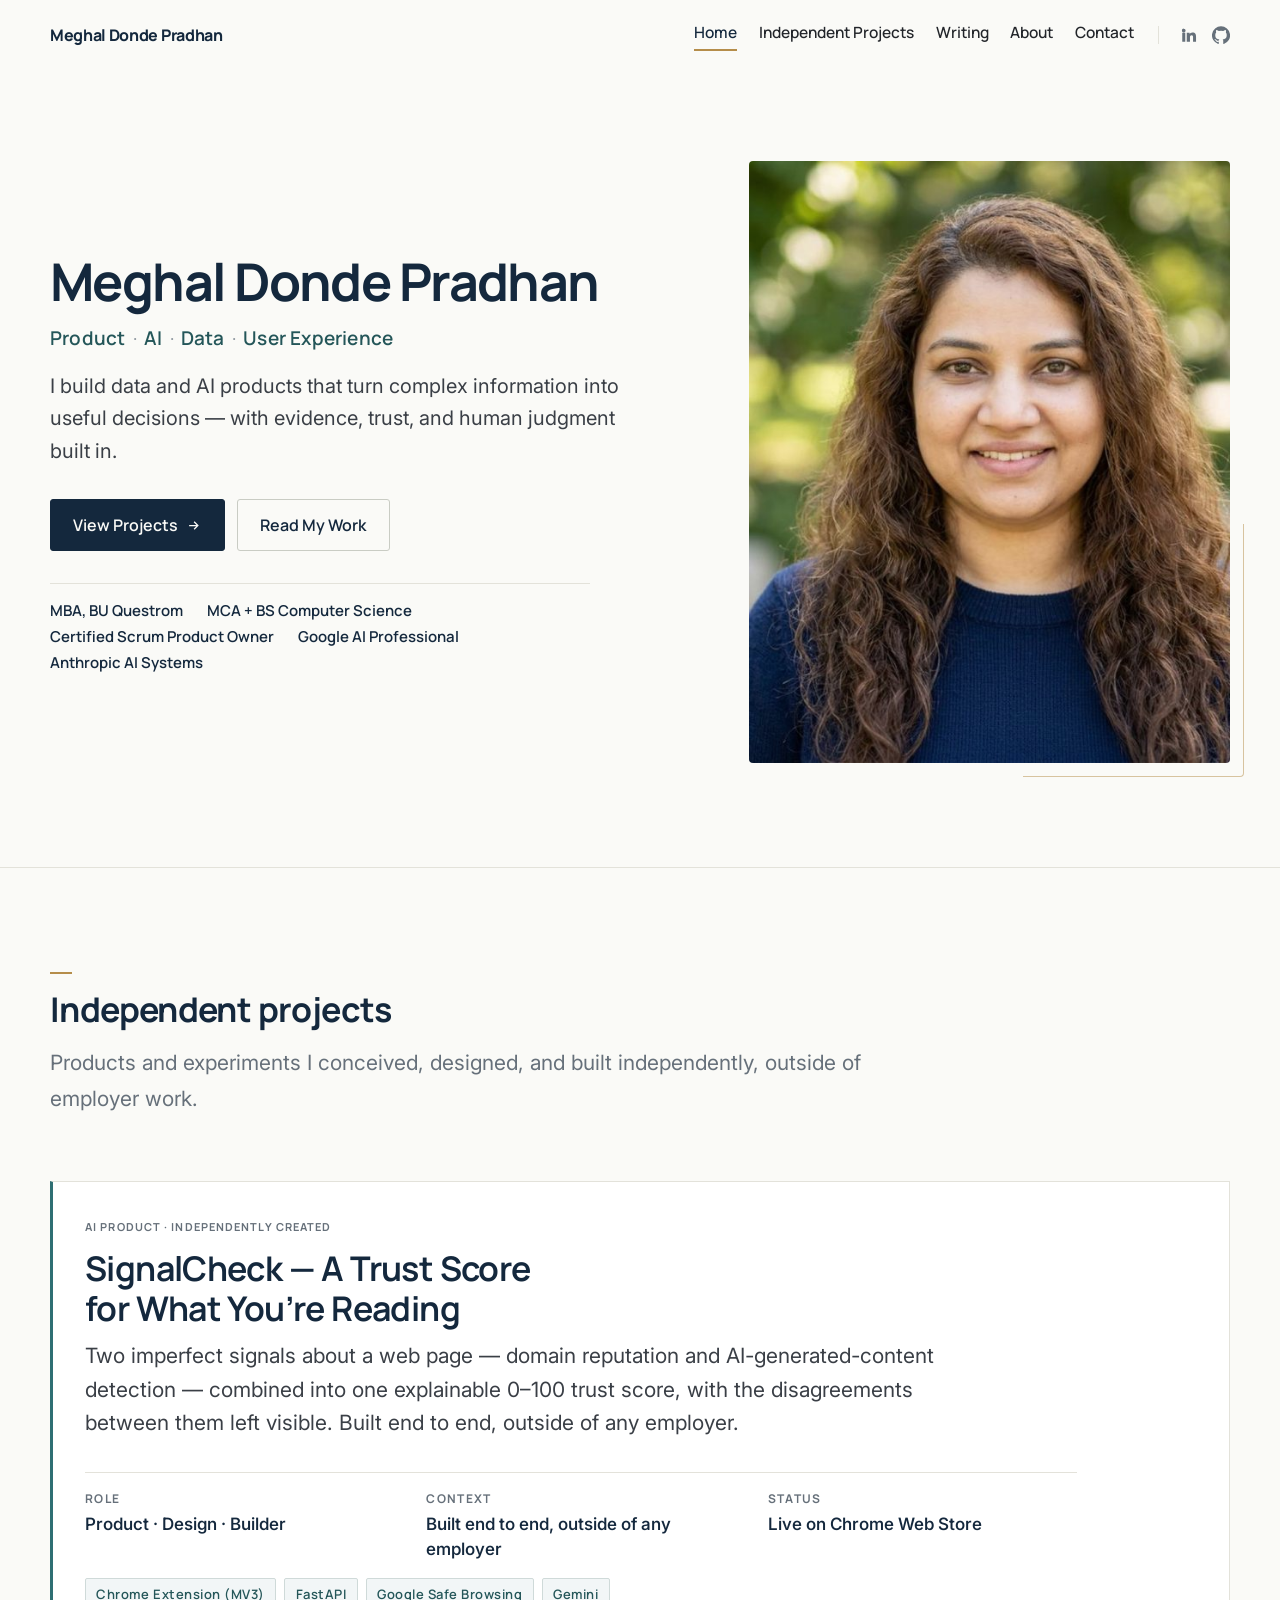
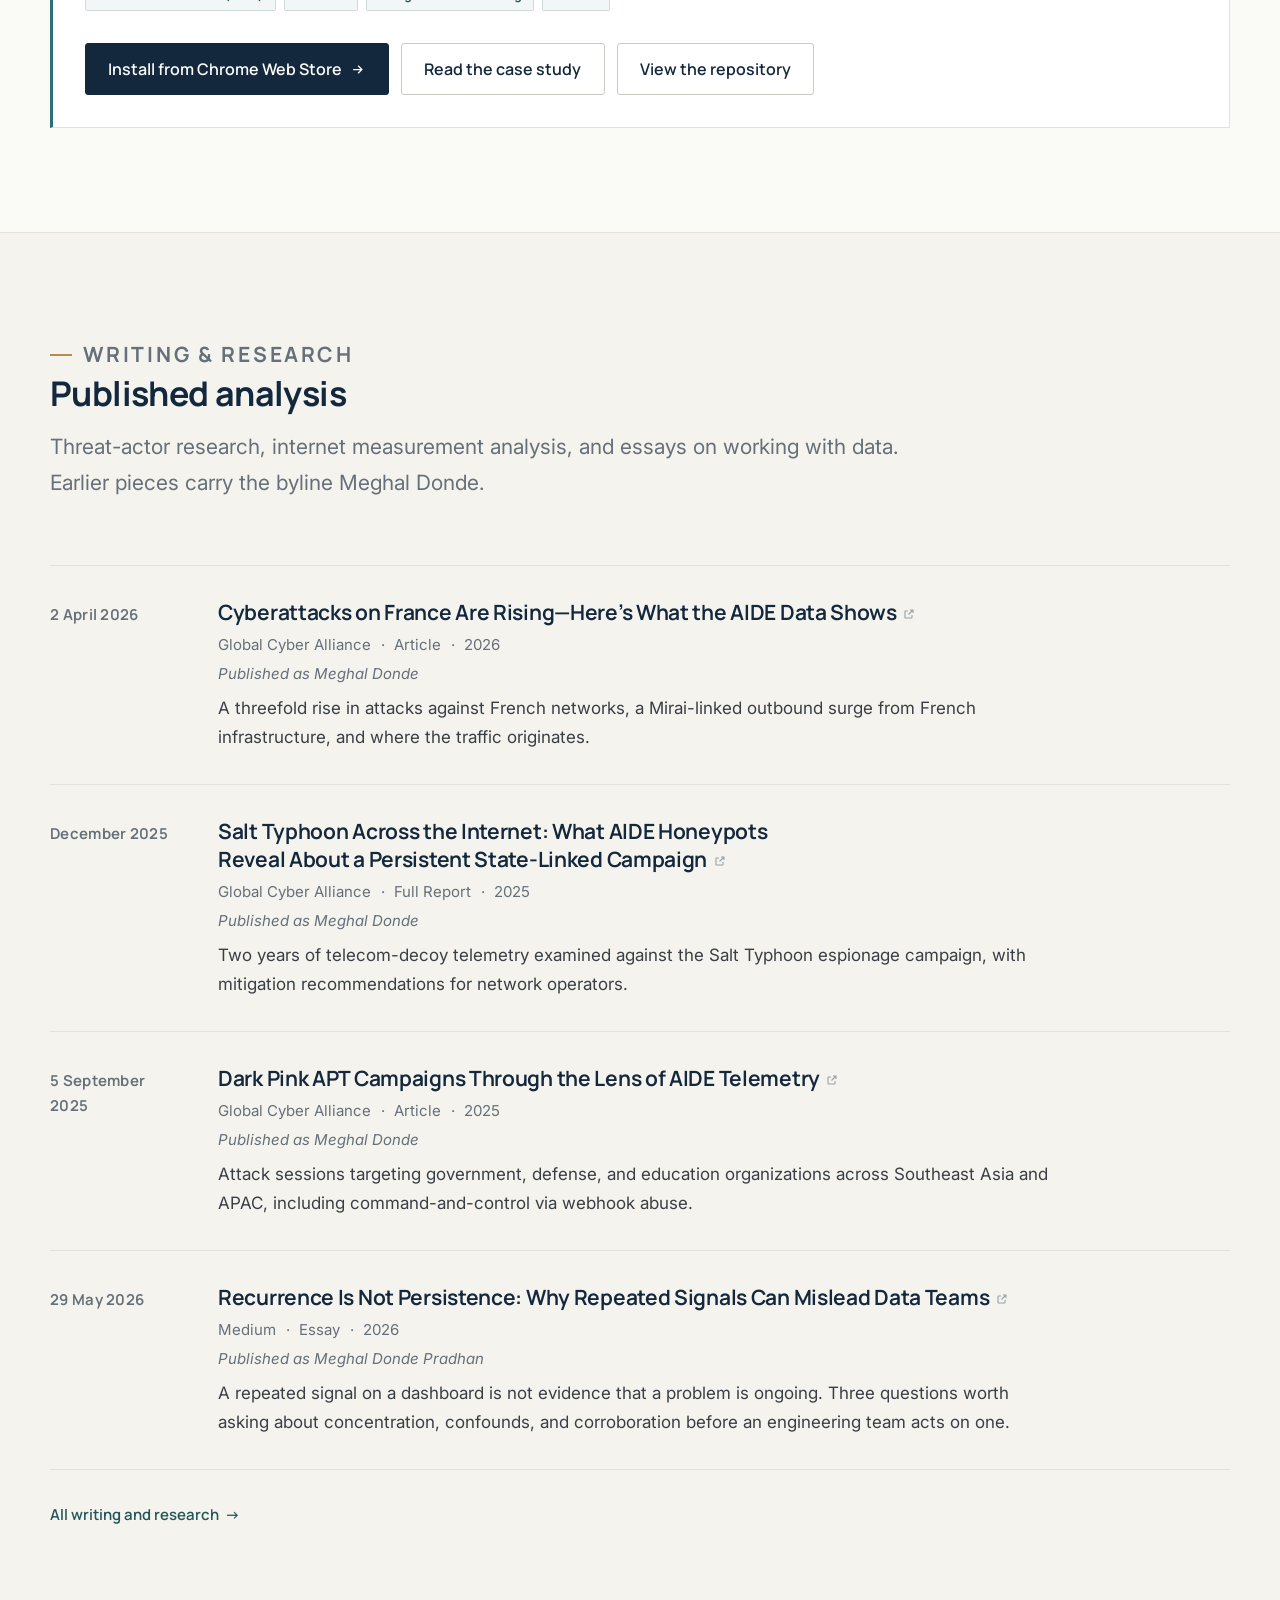
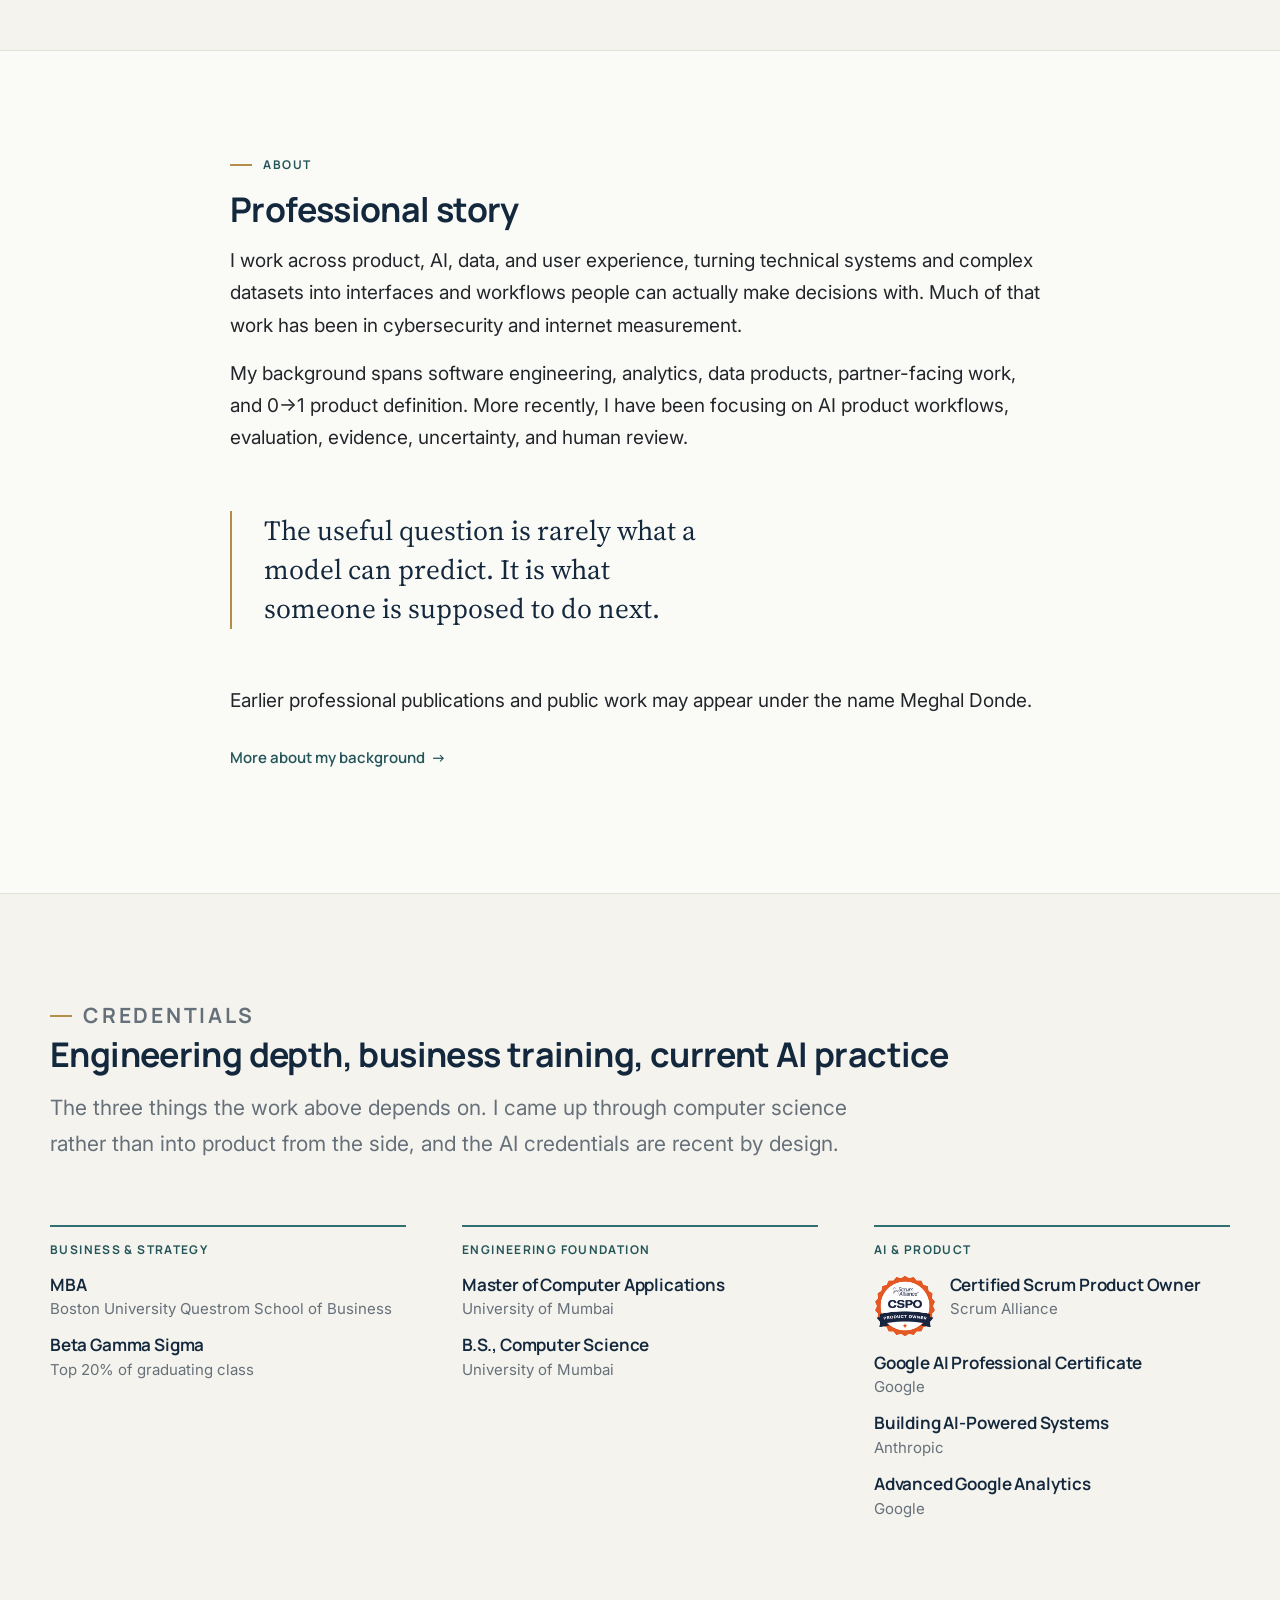
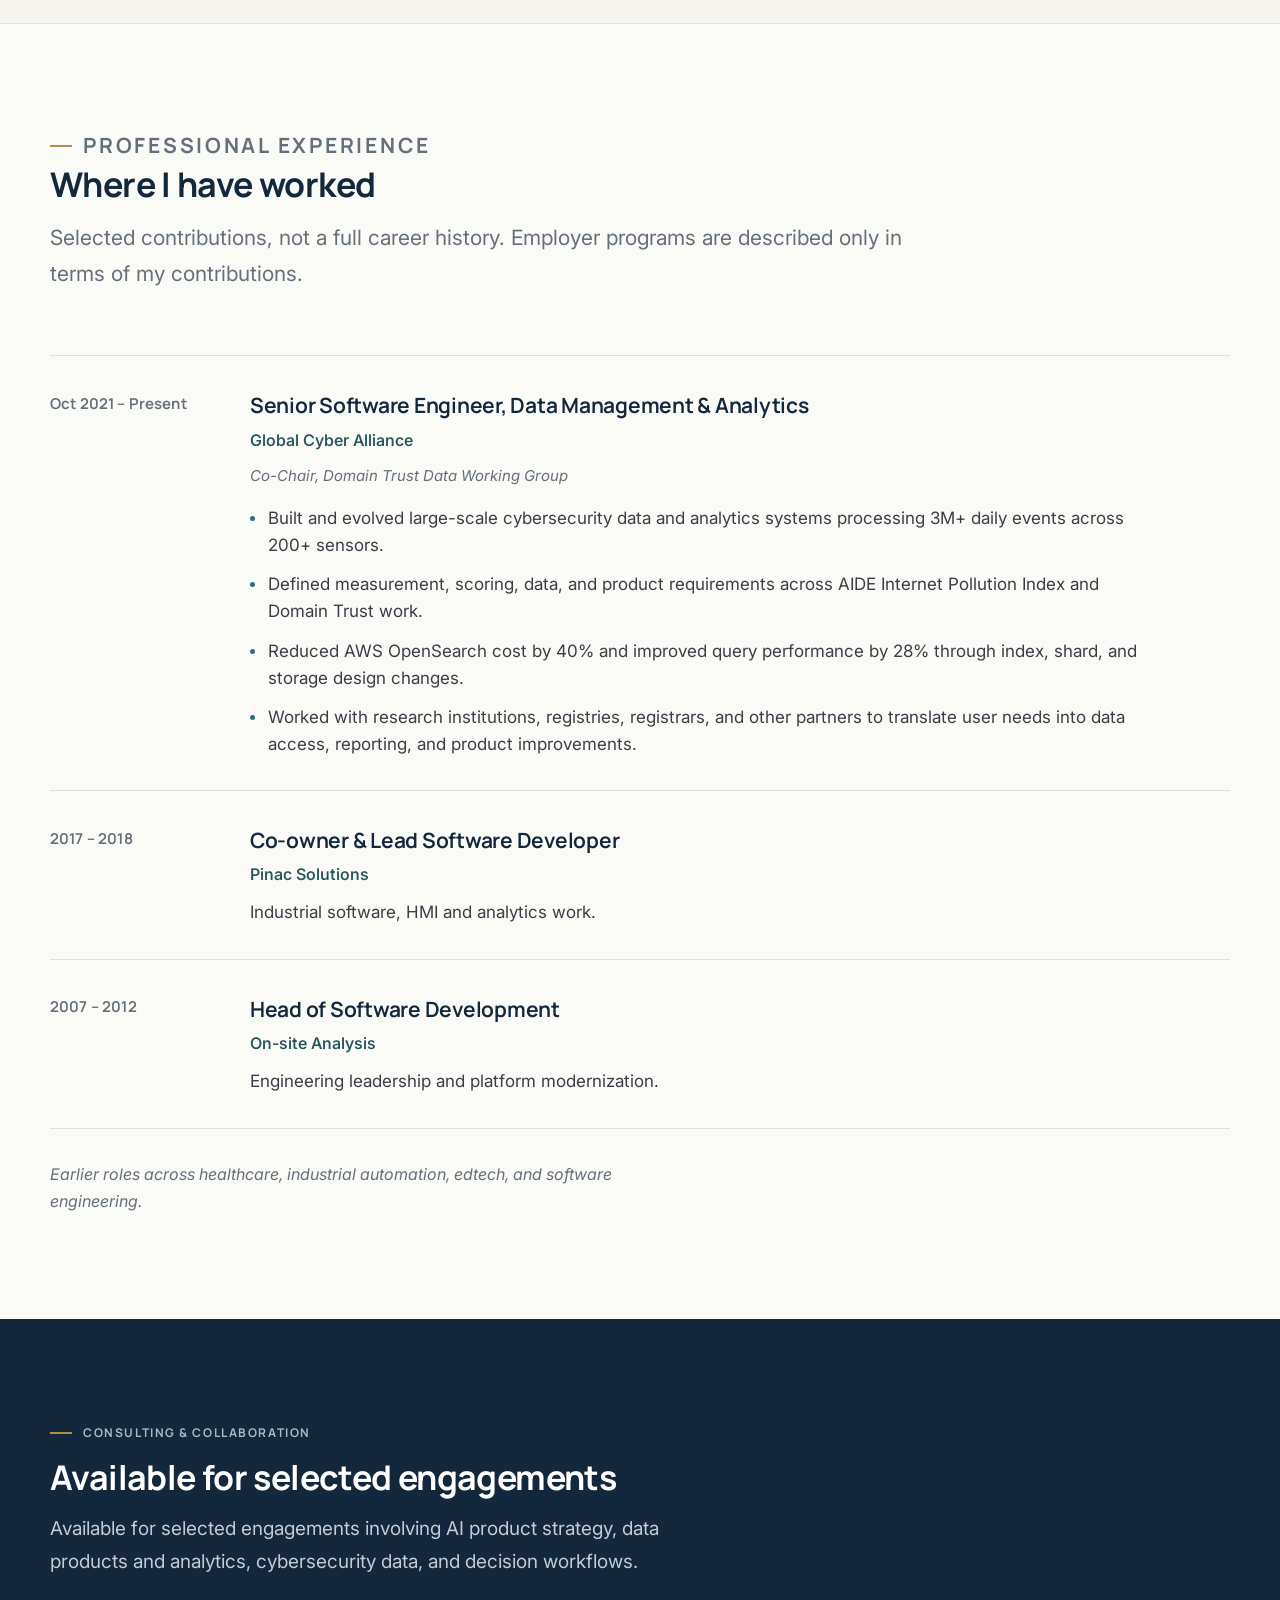
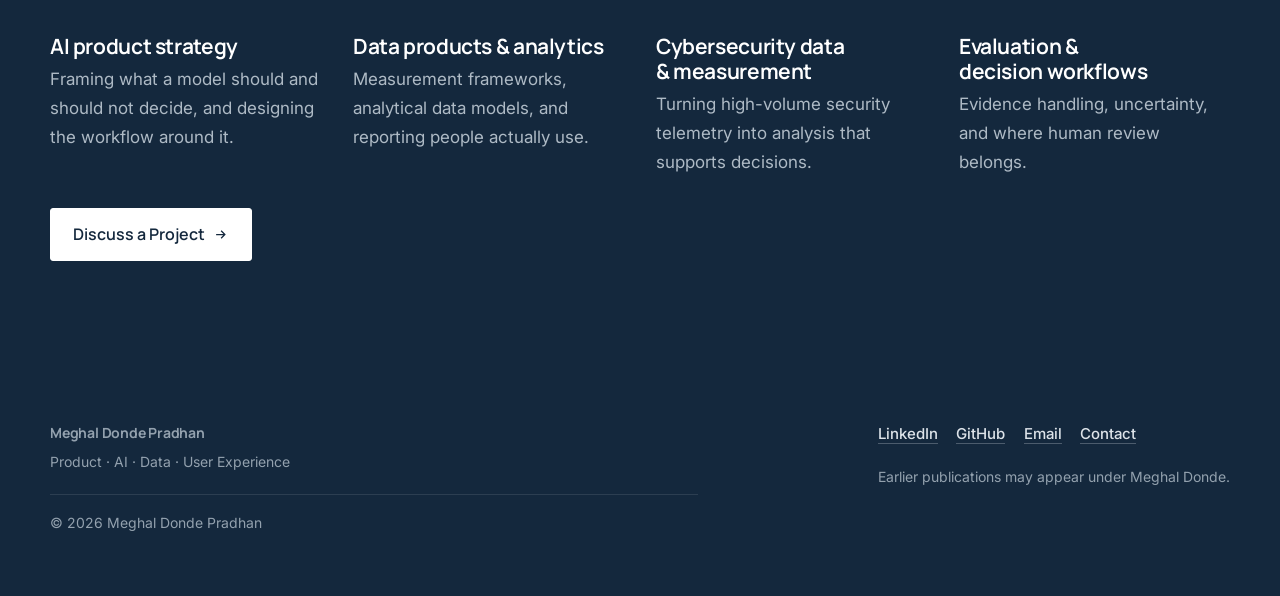
==== commit 526c6962: "Add Chrome Web Store link for SignalCheck, update status to live" ====
--- a/index.html
+++ b/index.html
@@ -116,11 +116,11 @@
         <p class="work-tag">AI Product · Independently Created</p>
         <h3><a href="/projects/#signalcheck">SignalCheck — A Trust Score for What You’re Reading</a></h3>
         <p class="feature-lede">Two imperfect signals about a web page — domain reputation and AI-generated-content detection — combined into one explainable 0–100 trust score, with the disagreements between them left visible. Built end to end, outside of any employer.</p>
-        <dl class="pf-facts"><div class="pf-fact"><dt>Role</dt><dd>Product &middot; Design &middot; Builder</dd></div><div class="pf-fact"><dt>Context</dt><dd>Built end to end, outside of any employer</dd></div><div class="pf-fact"><dt>Status</dt><dd>v3 in development &middot; public repository</dd></div></dl>
+        <dl class="pf-facts"><div class="pf-fact"><dt>Role</dt><dd>Product &middot; Design &middot; Builder</dd></div><div class="pf-fact"><dt>Context</dt><dd>Built end to end, outside of any employer</dd></div><div class="pf-fact"><dt>Status</dt><dd>Live on Chrome Web Store</dd></div></dl>
         <ul class="case-meta"><li>Chrome Extension (MV3)</li><li>FastAPI</li><li>Google Safe Browsing</li><li>Gemini</li></ul>
         <div class="btn-group">
-          <a class="btn btn-primary" href="/projects/#signalcheck">Read the case study <svg viewBox="0 0 24 24" aria-hidden="true"><path d="M5 12h14M13 6l6 6-6 6"/></svg></a>
-          <a class="btn btn-secondary" href="https://carpal-gum-931.notion.site/SignalCheck-AI-Digital-Provenance-Trust-Extension-3b9eb84ed72681aa90c6e5fe5e84801d" rel="noopener" target="_blank">Read the product thinking</a><a class="btn btn-secondary" href="https://github.com/meghaldonde/trustsignalcheck" rel="noopener" target="_blank">View the repository</a>
+          <a class="btn btn-primary" href="https://chromewebstore.google.com/detail/signalcheck-ai-trust-verification/nbamilppggmnmaeabjaogakdmigmcijg" rel="noopener" target="_blank">Install from Chrome Web Store <svg viewBox="0 0 24 24" aria-hidden="true"><path d="M5 12h14M13 6l6 6-6 6"/></svg></a>
+          <a class="btn btn-secondary" href="/projects/#signalcheck">Read the case study</a><a class="btn btn-secondary" href="https://github.com/meghaldonde/trustsignalcheck" rel="noopener" target="_blank">View the repository</a>
         </div>
       </article>
   </div>
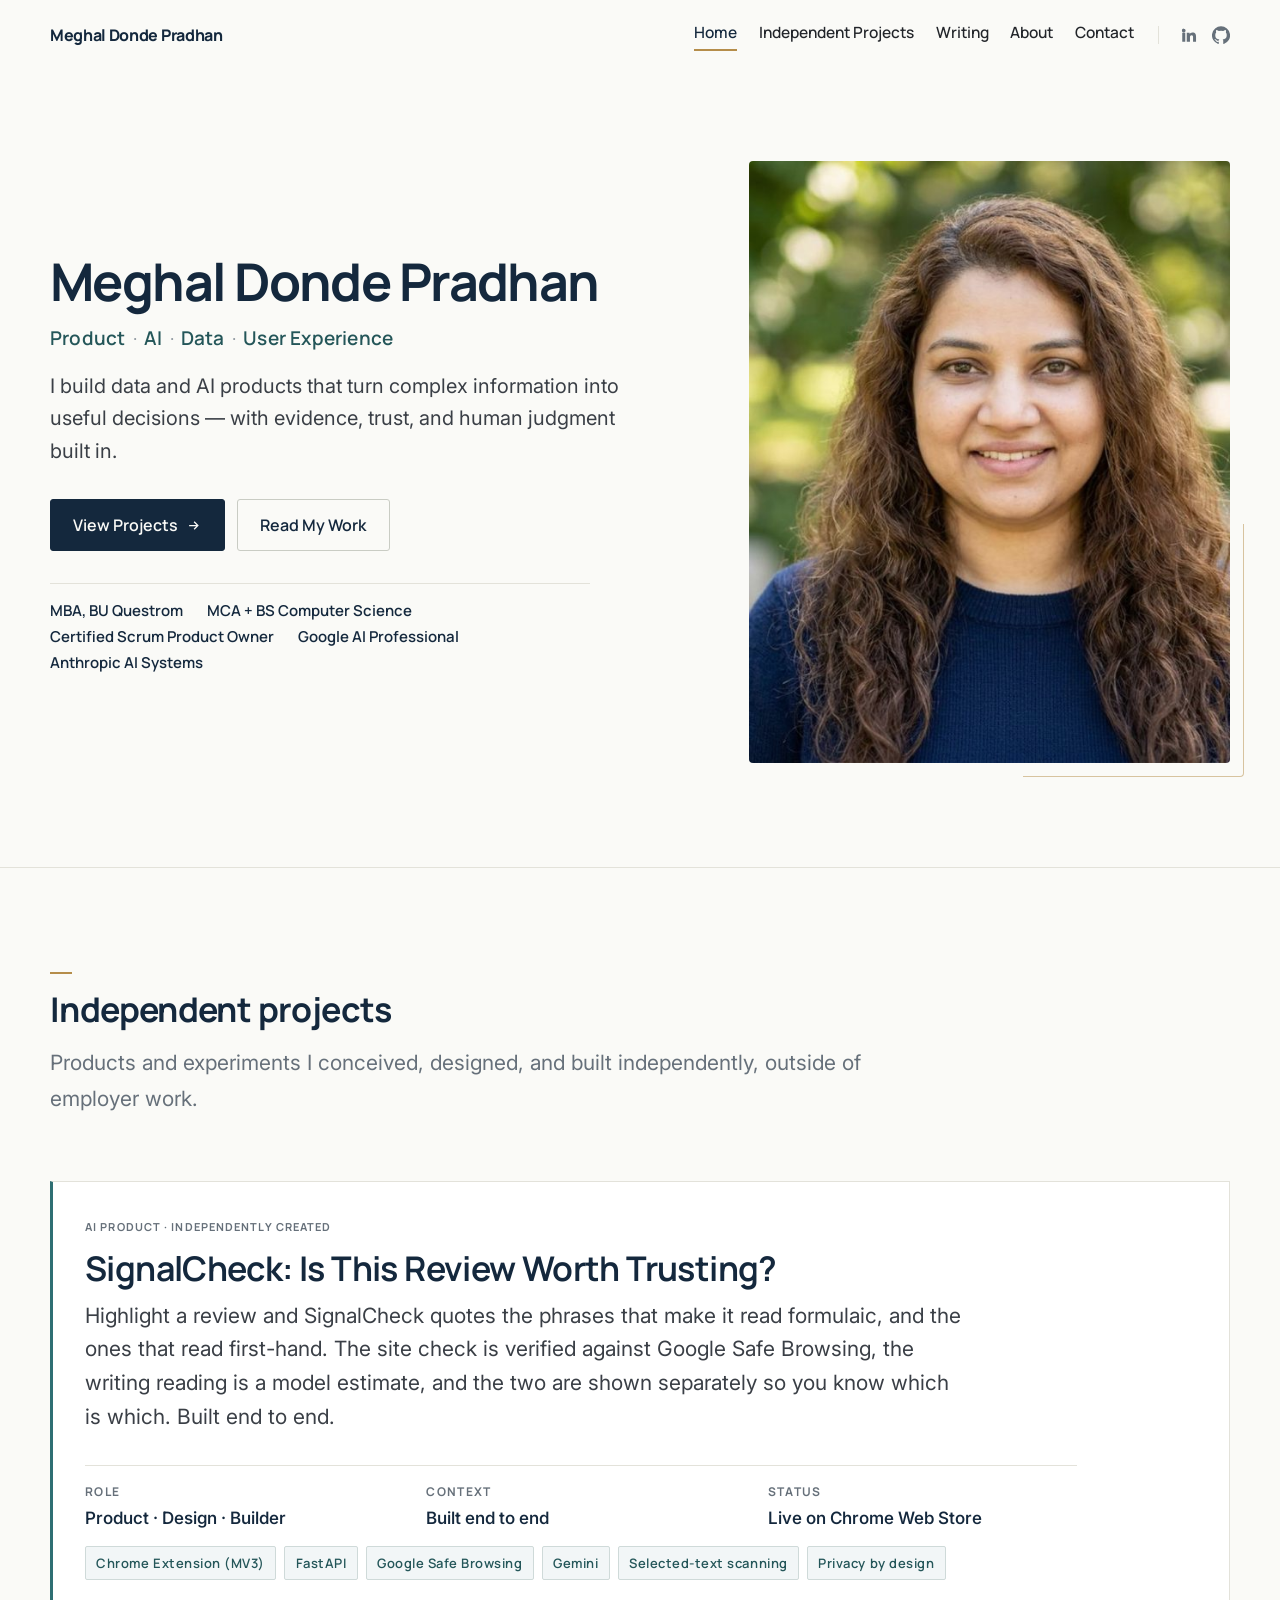
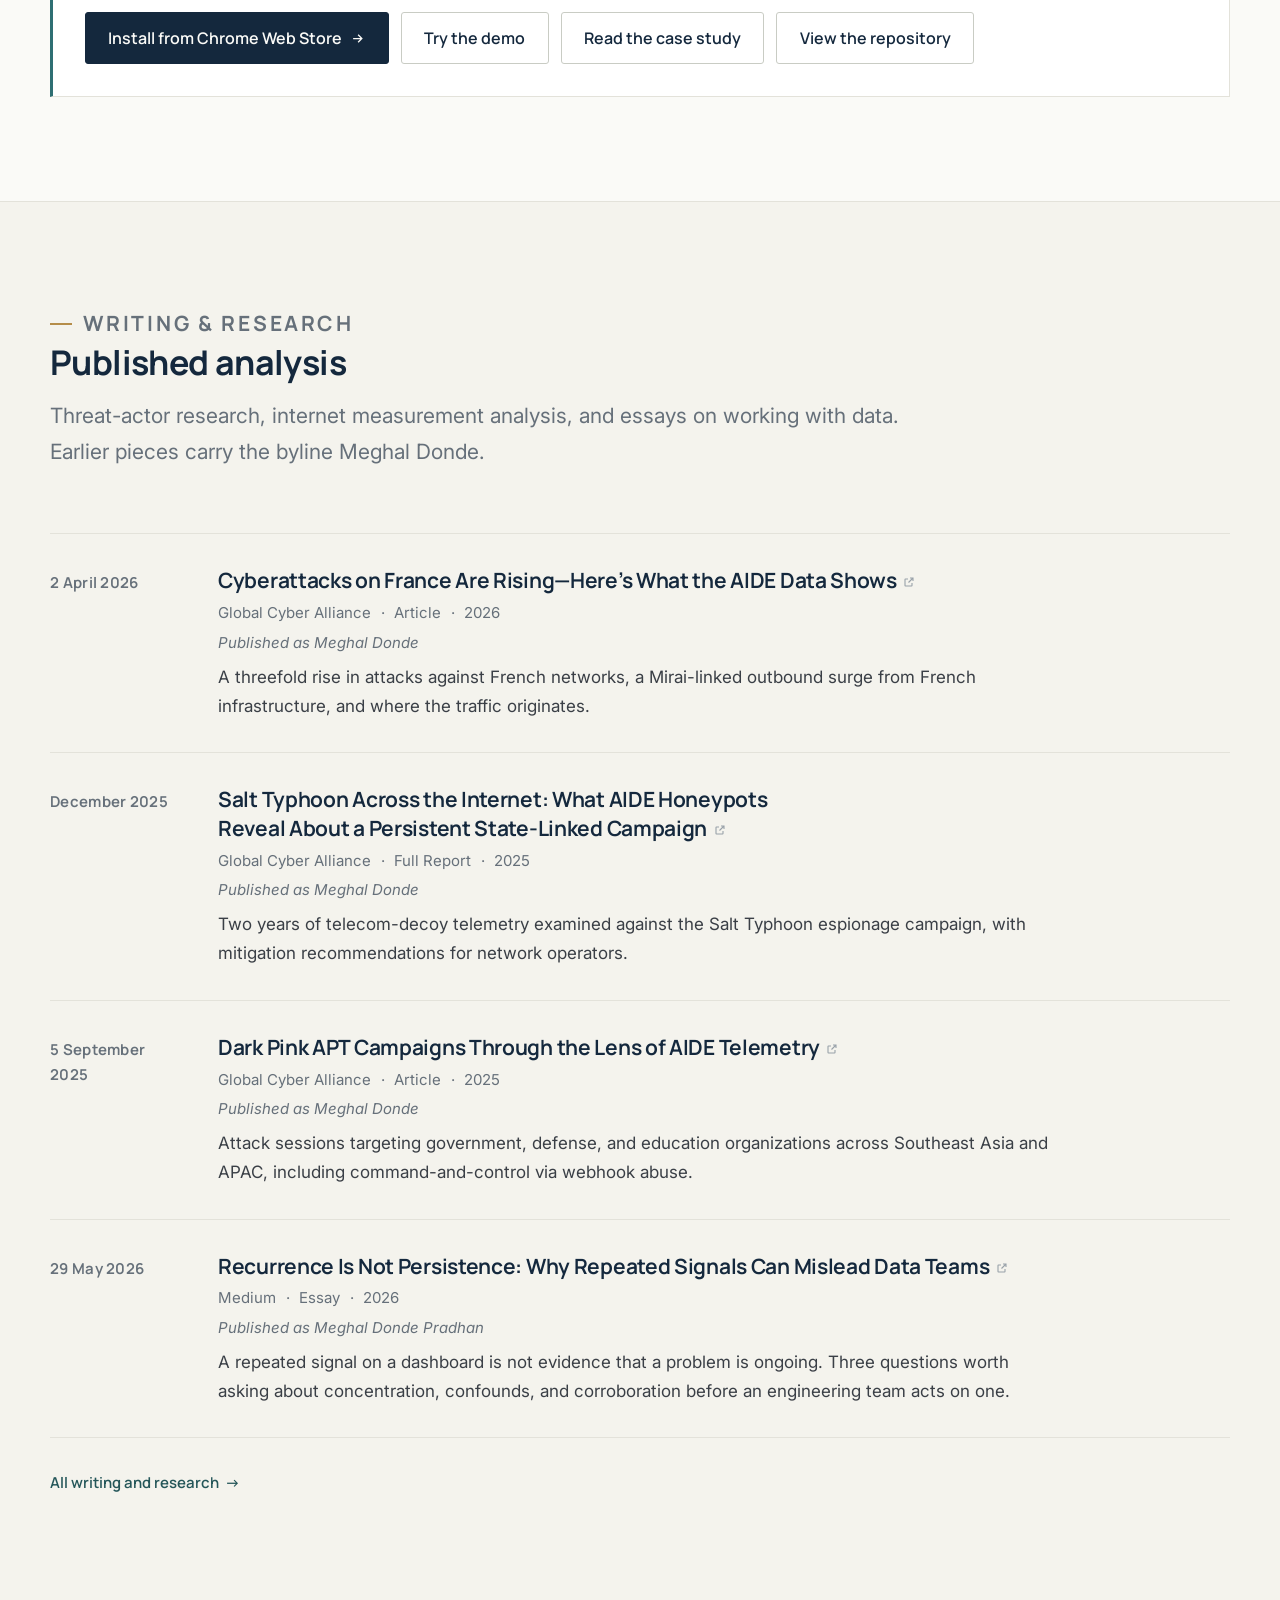
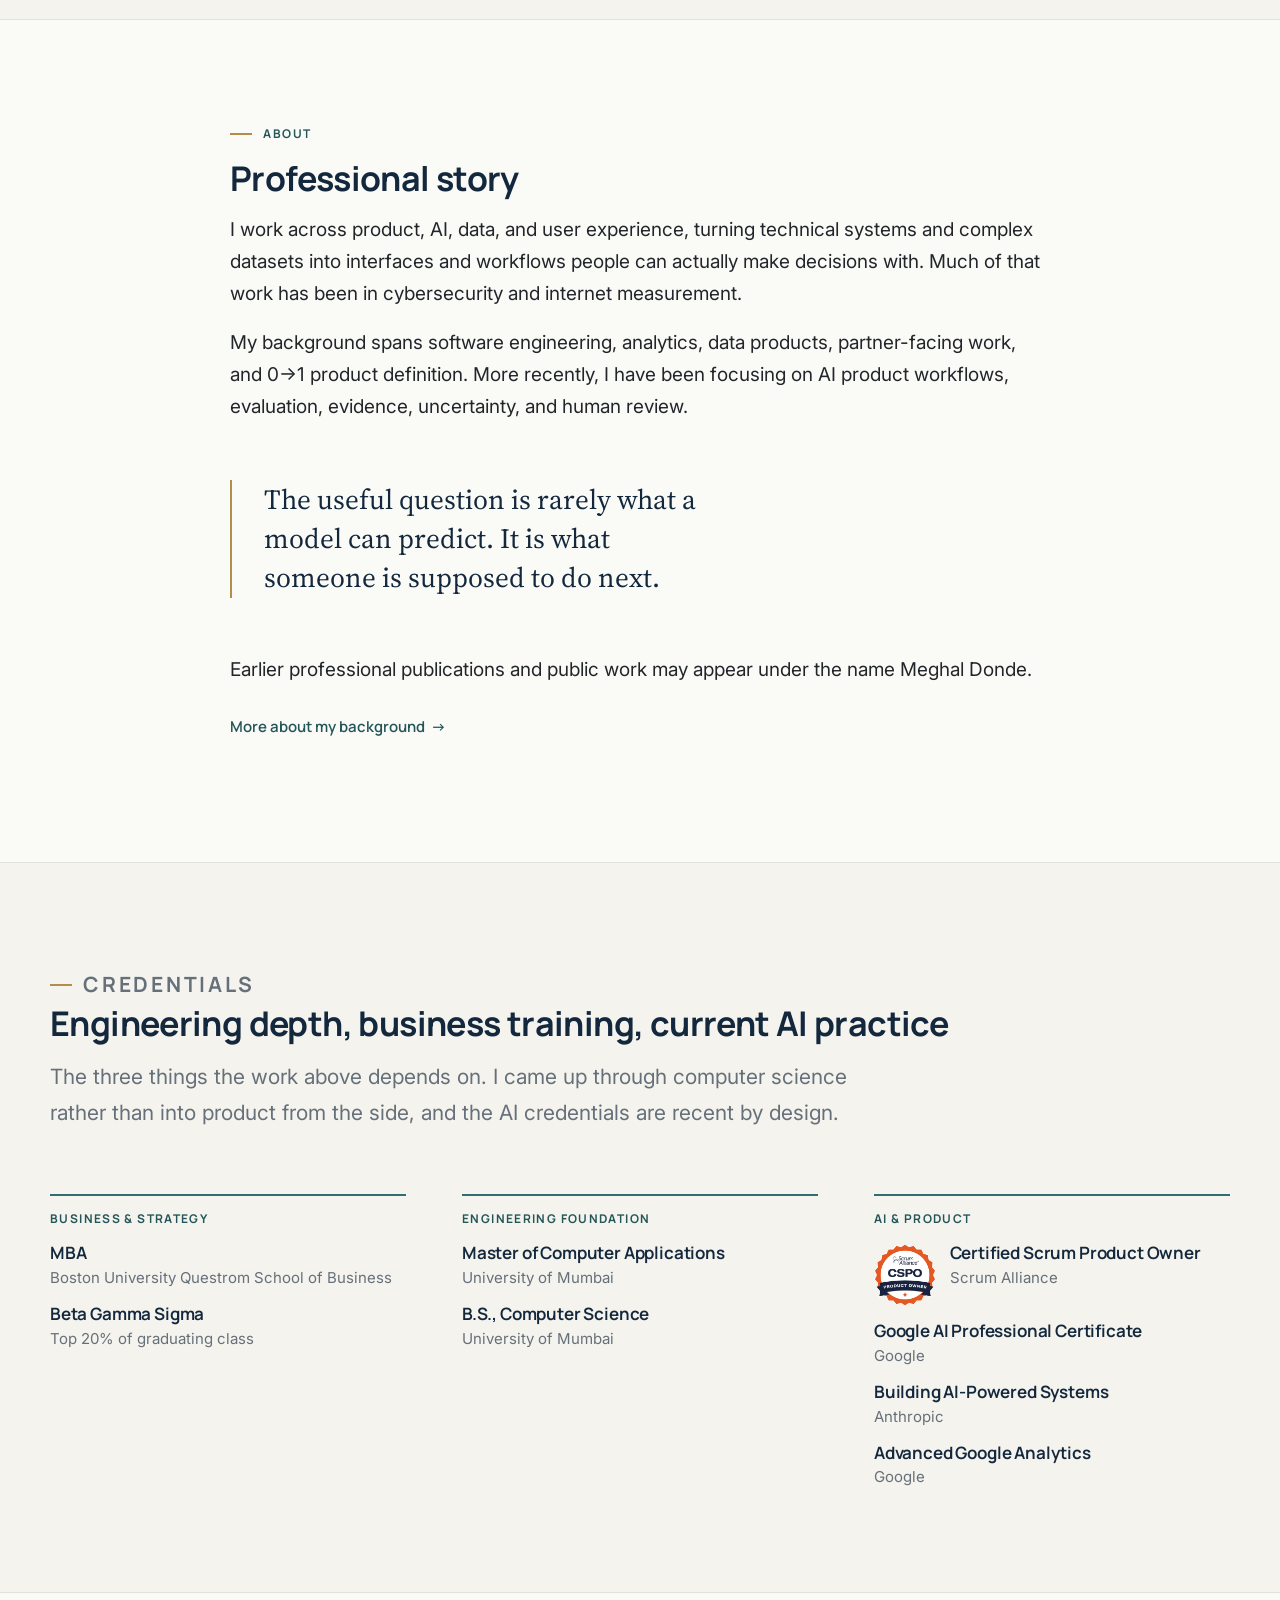
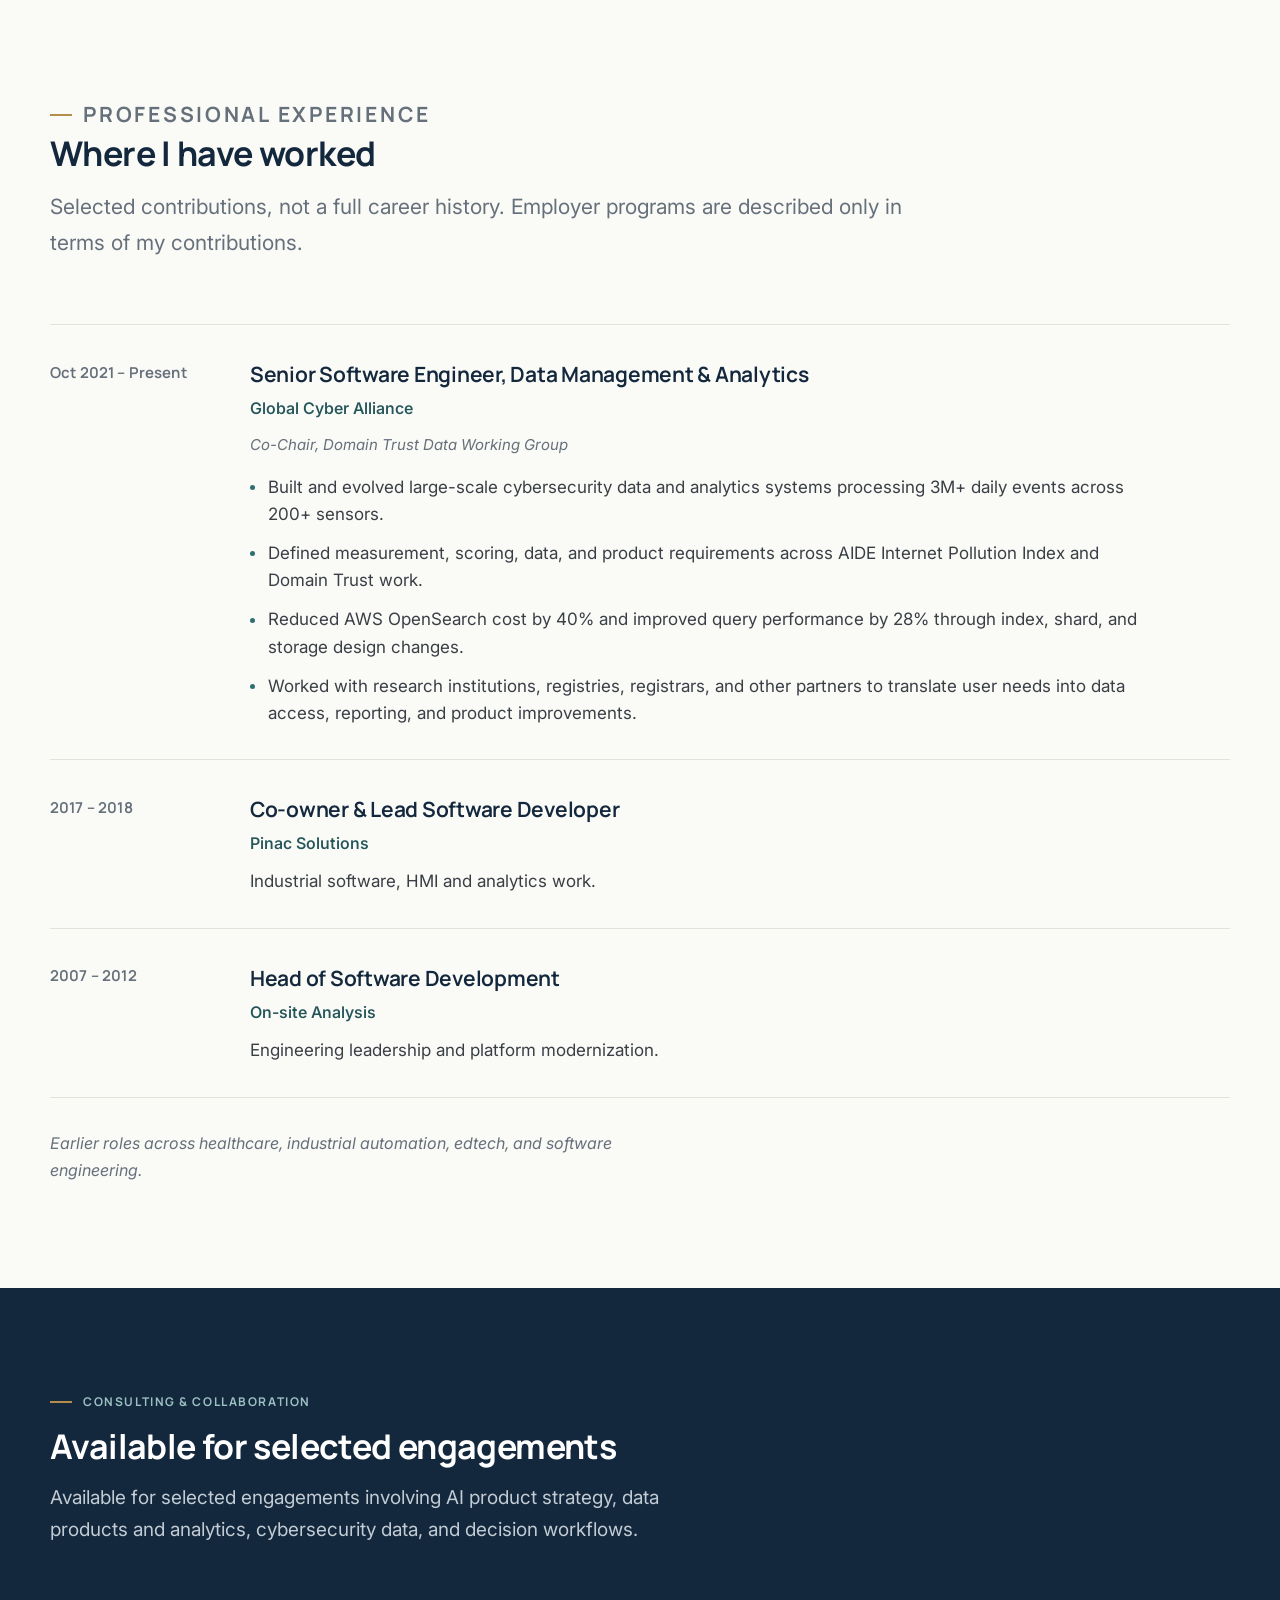
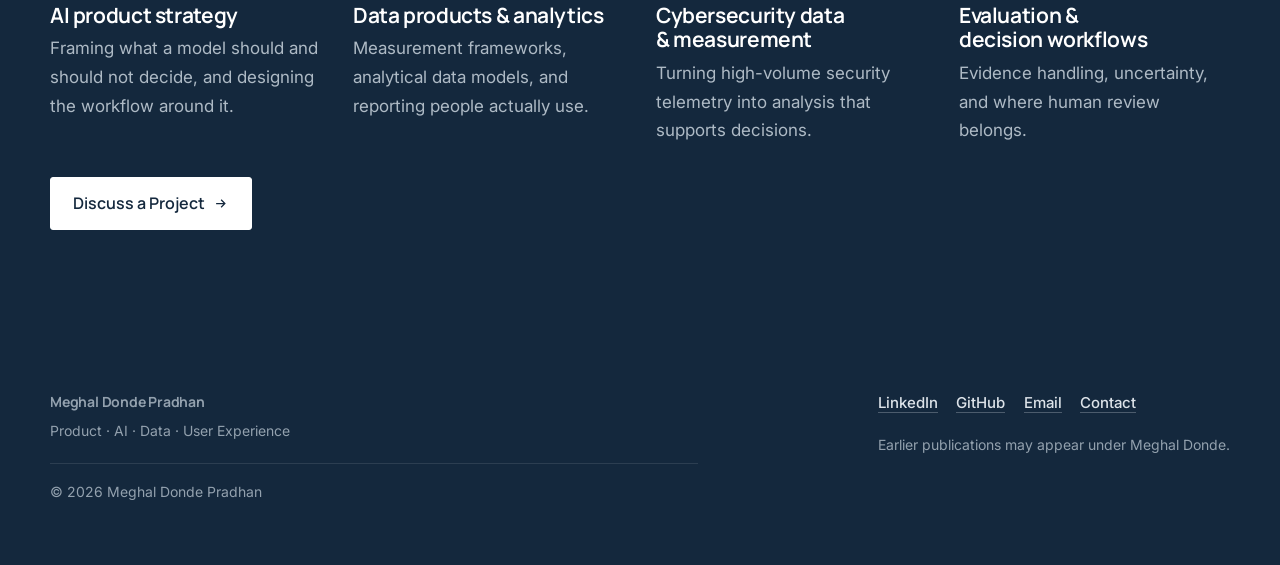
==== commit 589aa653: "Update SignalCheck framing" ====
--- a/index.html
+++ b/index.html
@@ -114,13 +114,13 @@
     </div>
       <article class="feature">
         <p class="work-tag">AI Product · Independently Created</p>
-        <h3><a href="/projects/#signalcheck">SignalCheck — A Trust Score for What You’re Reading</a></h3>
-        <p class="feature-lede">Two imperfect signals about a web page — domain reputation and AI-generated-content detection — combined into one explainable 0–100 trust score, with the disagreements between them left visible. Built end to end, outside of any employer.</p>
-        <dl class="pf-facts"><div class="pf-fact"><dt>Role</dt><dd>Product &middot; Design &middot; Builder</dd></div><div class="pf-fact"><dt>Context</dt><dd>Built end to end, outside of any employer</dd></div><div class="pf-fact"><dt>Status</dt><dd>Live on Chrome Web Store</dd></div></dl>
-        <ul class="case-meta"><li>Chrome Extension (MV3)</li><li>FastAPI</li><li>Google Safe Browsing</li><li>Gemini</li></ul>
+        <h3><a href="/projects/#signalcheck">SignalCheck: Is This Review Worth Trusting?</a></h3>
+        <p class="feature-lede">Highlight a review and SignalCheck quotes the phrases that make it read formulaic, and the ones that read first-hand. The site check is verified against Google Safe Browsing, the writing reading is a model estimate, and the two are shown separately so you know which is which. Built end to end.</p>
+        <dl class="pf-facts"><div class="pf-fact"><dt>Role</dt><dd>Product &middot; Design &middot; Builder</dd></div><div class="pf-fact"><dt>Context</dt><dd>Built end to end</dd></div><div class="pf-fact"><dt>Status</dt><dd>Live on Chrome Web Store</dd></div></dl>
+        <ul class="case-meta"><li>Chrome Extension (MV3)</li><li>FastAPI</li><li>Google Safe Browsing</li><li>Gemini</li><li>Selected-text scanning</li><li>Privacy by design</li></ul>
         <div class="btn-group">
           <a class="btn btn-primary" href="https://chromewebstore.google.com/detail/signalcheck-ai-trust-verification/nbamilppggmnmaeabjaogakdmigmcijg" rel="noopener" target="_blank">Install from Chrome Web Store <svg viewBox="0 0 24 24" aria-hidden="true"><path d="M5 12h14M13 6l6 6-6 6"/></svg></a>
-          <a class="btn btn-secondary" href="/projects/#signalcheck">Read the case study</a><a class="btn btn-secondary" href="https://github.com/meghaldonde/trustsignalcheck" rel="noopener" target="_blank">View the repository</a>
+          <a class="btn btn-secondary" href="https://trustsignalcheck.meghaldondepradhan.com" rel="noopener" target="_blank">Try the demo</a><a class="btn btn-secondary" href="/projects/#signalcheck">Read the case study</a><a class="btn btn-secondary" href="https://github.com/meghaldonde/trustsignalcheck" rel="noopener" target="_blank">View the repository</a>
         </div>
       </article>
   </div>
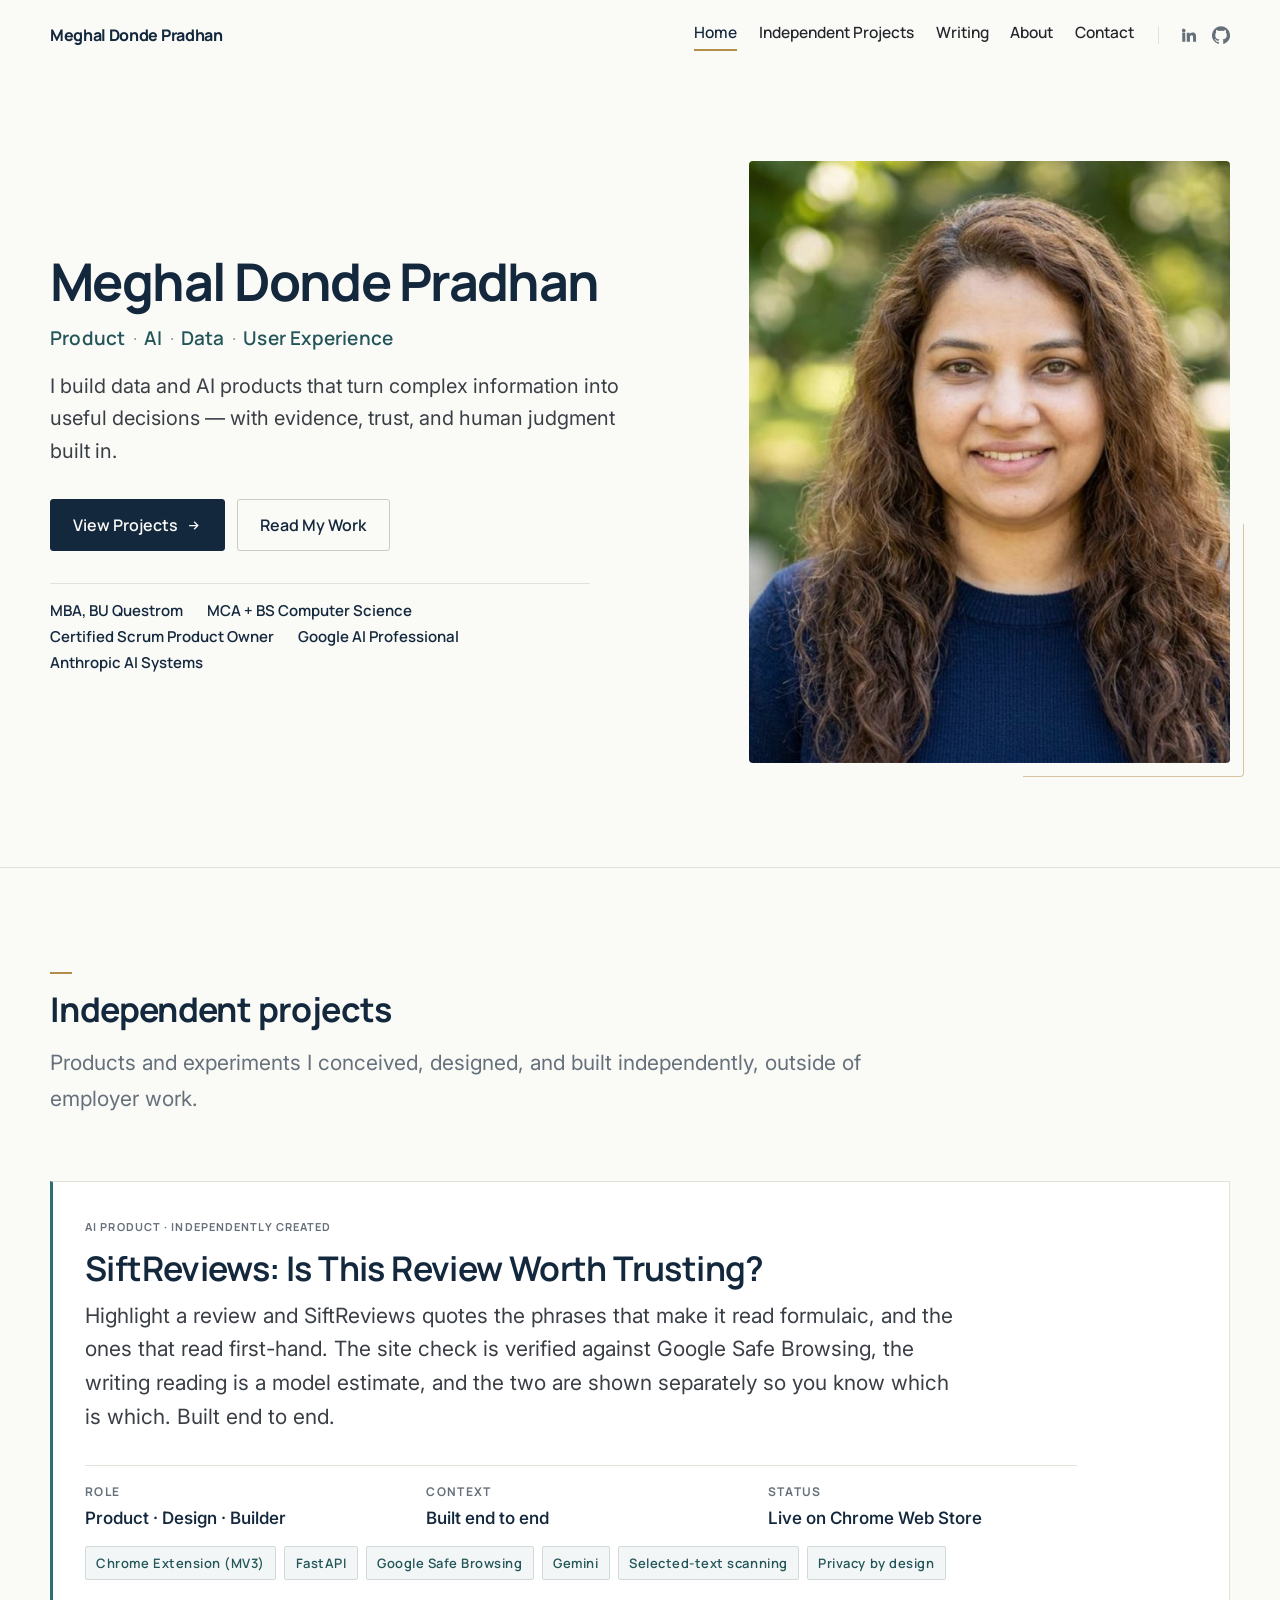
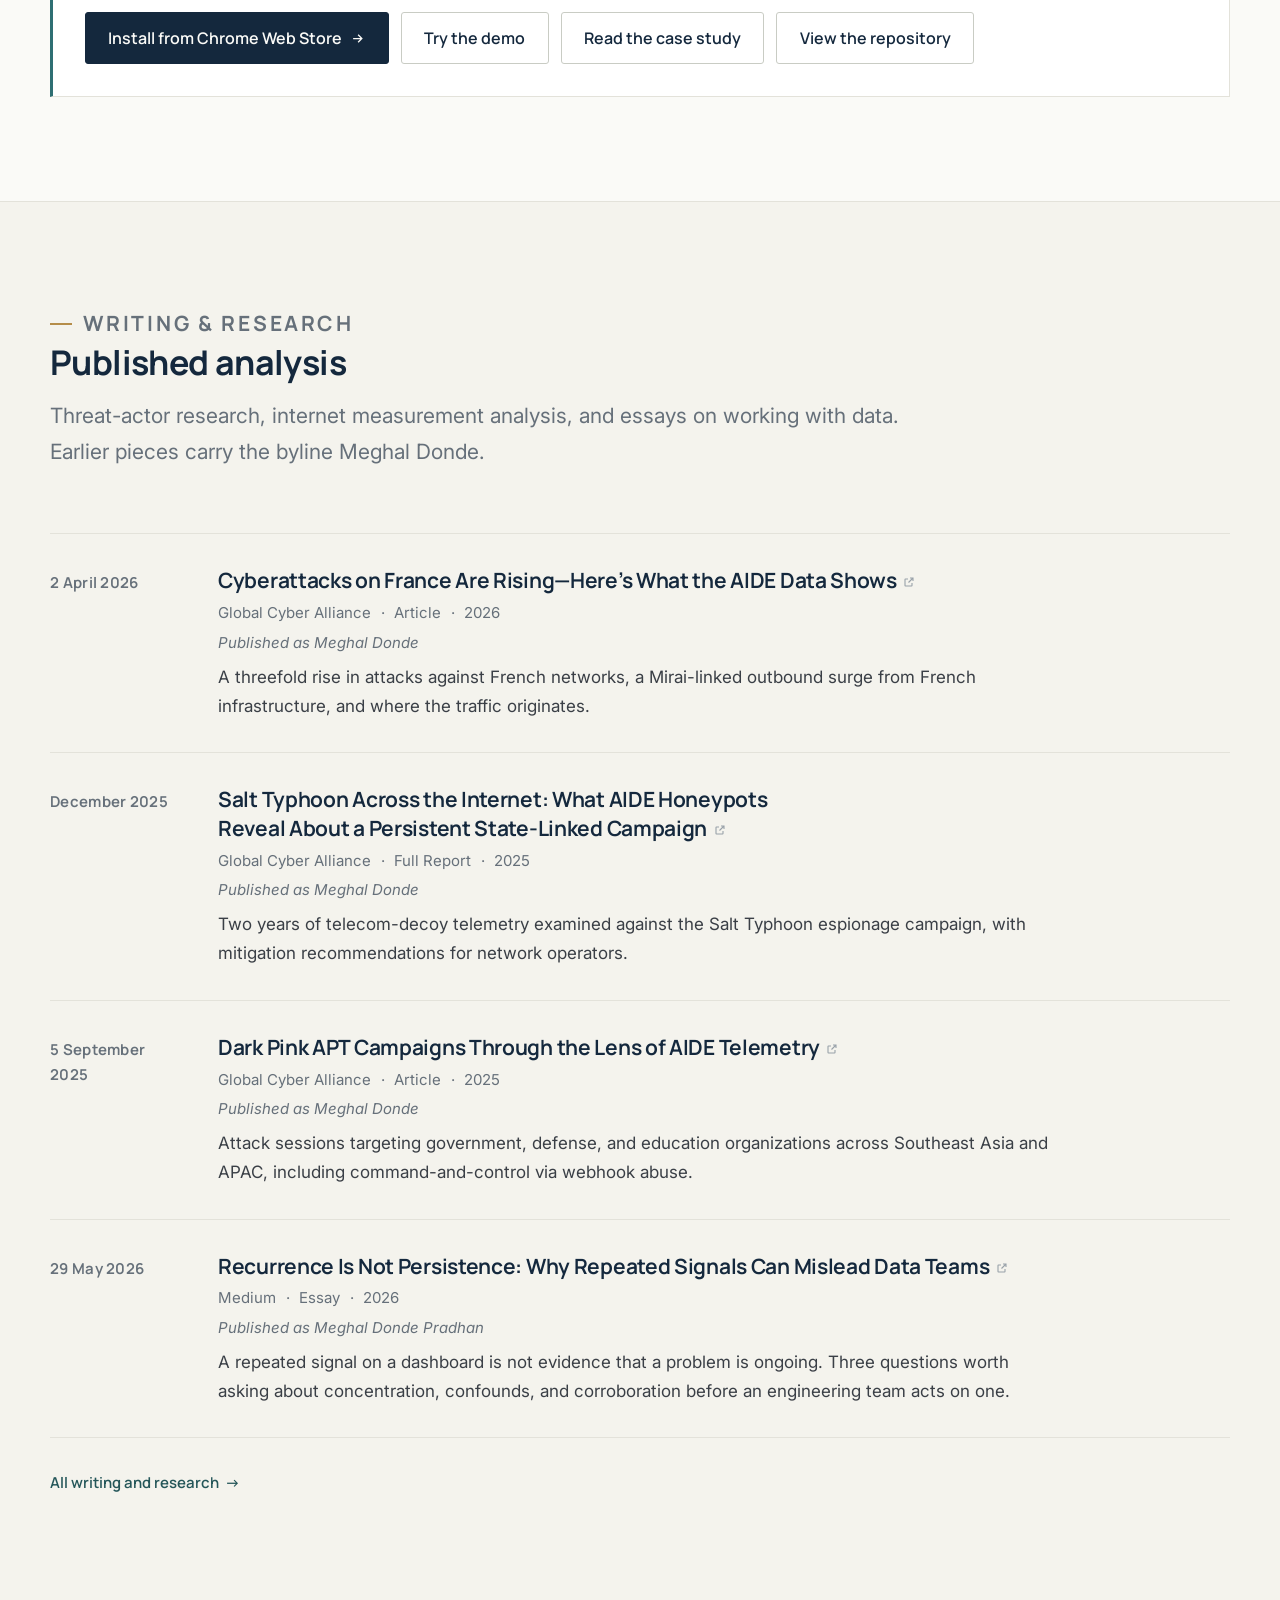
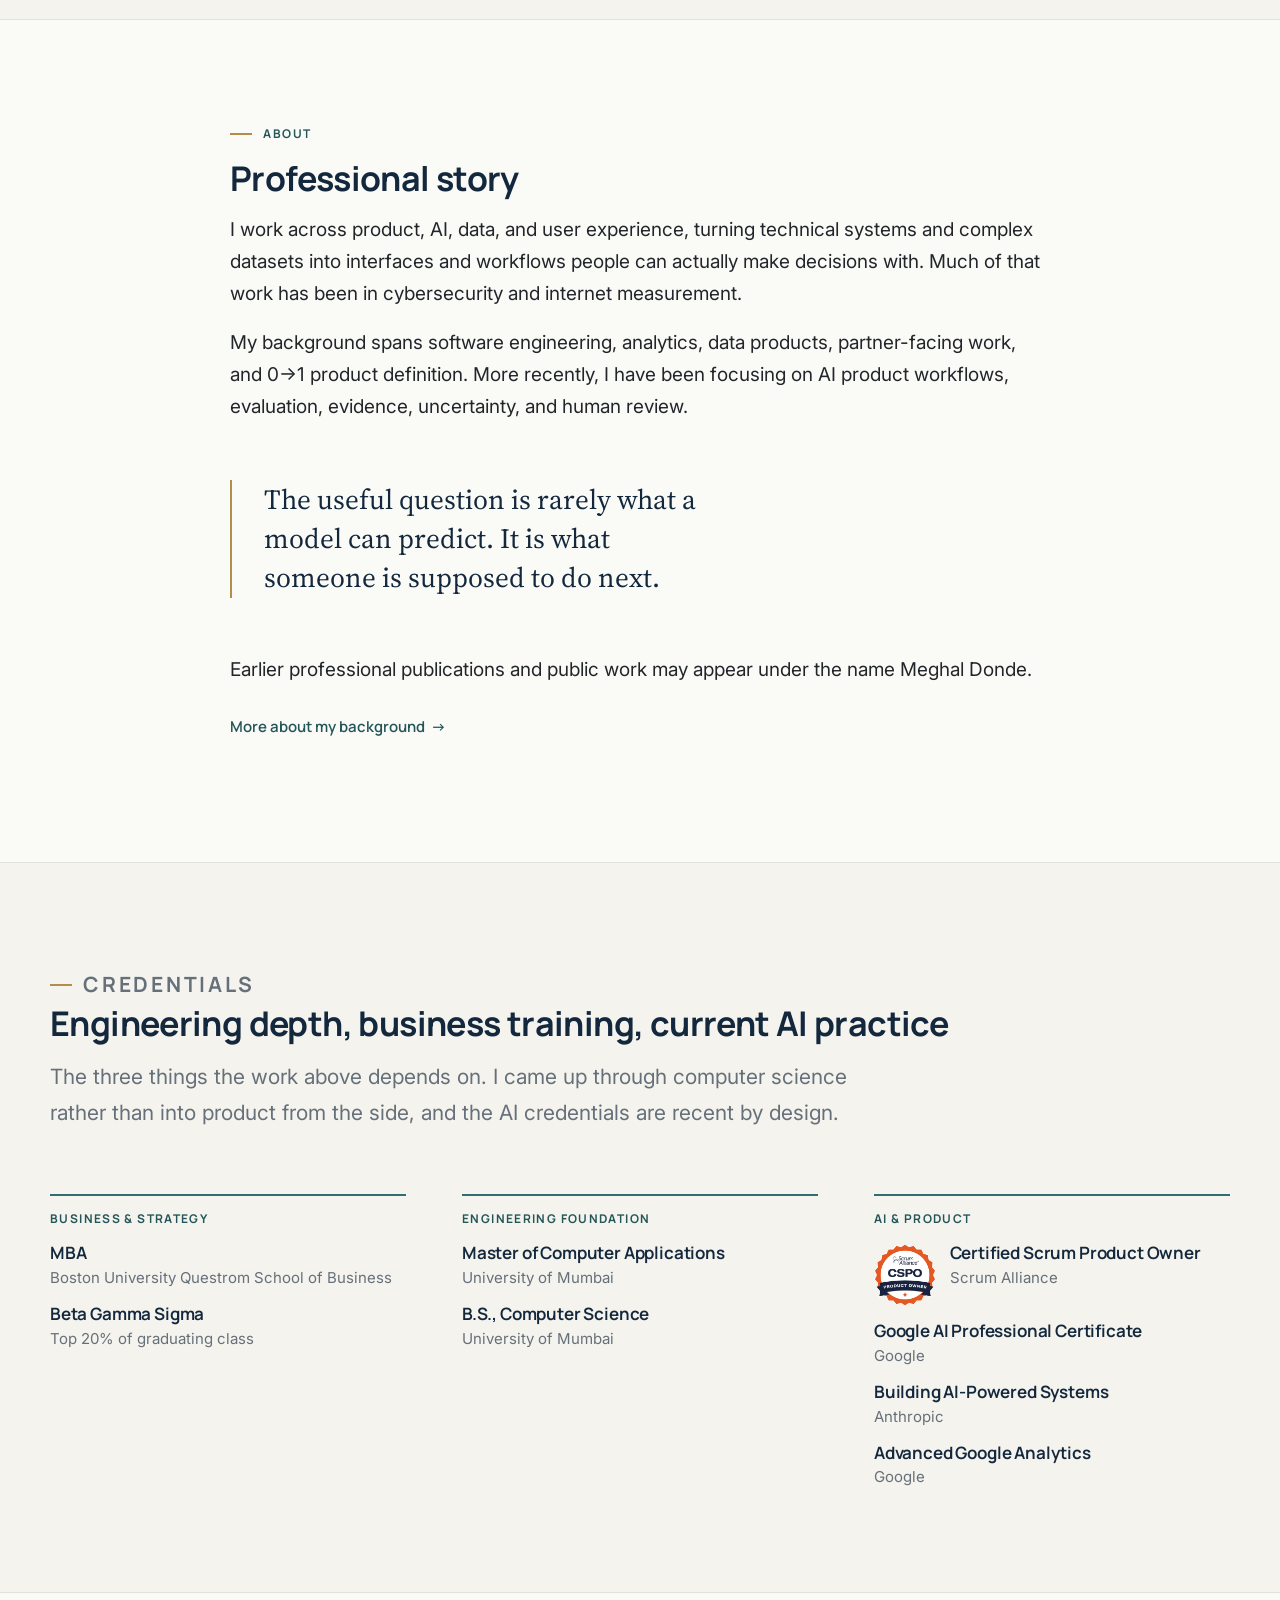
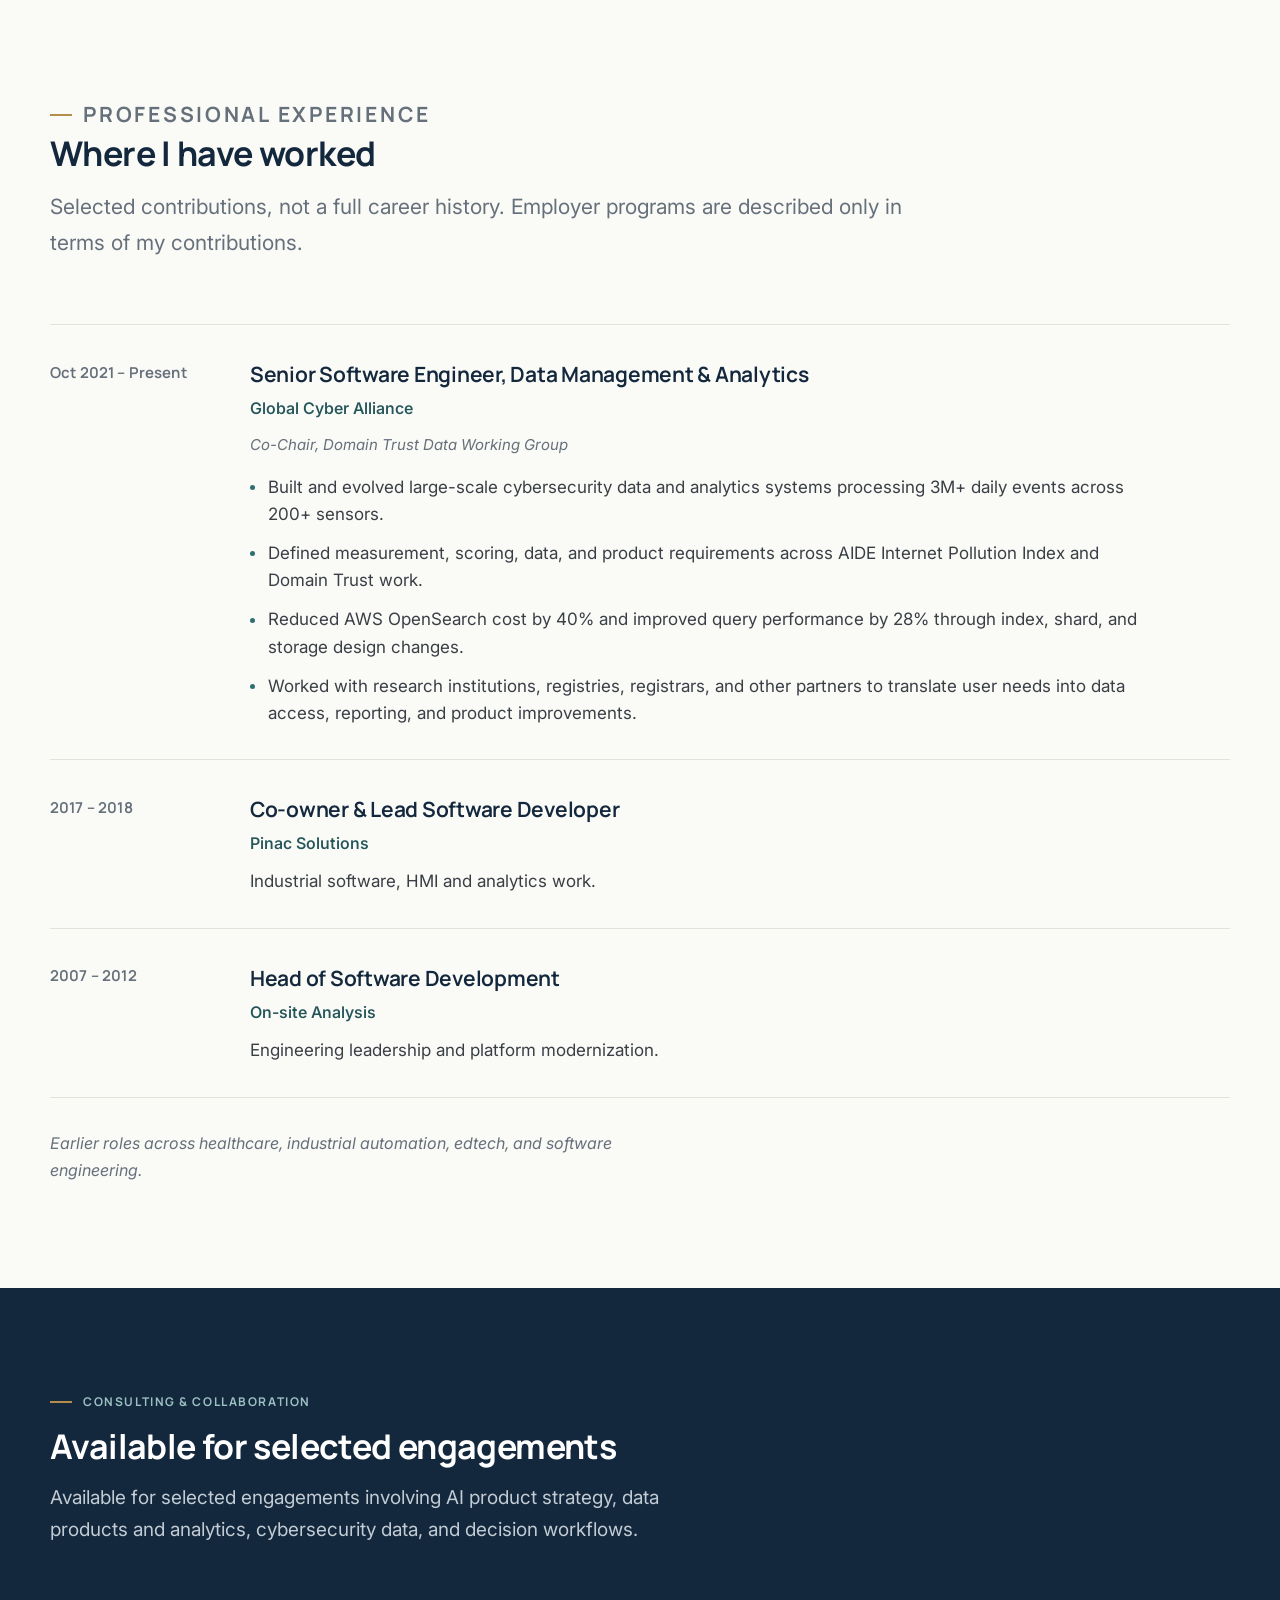
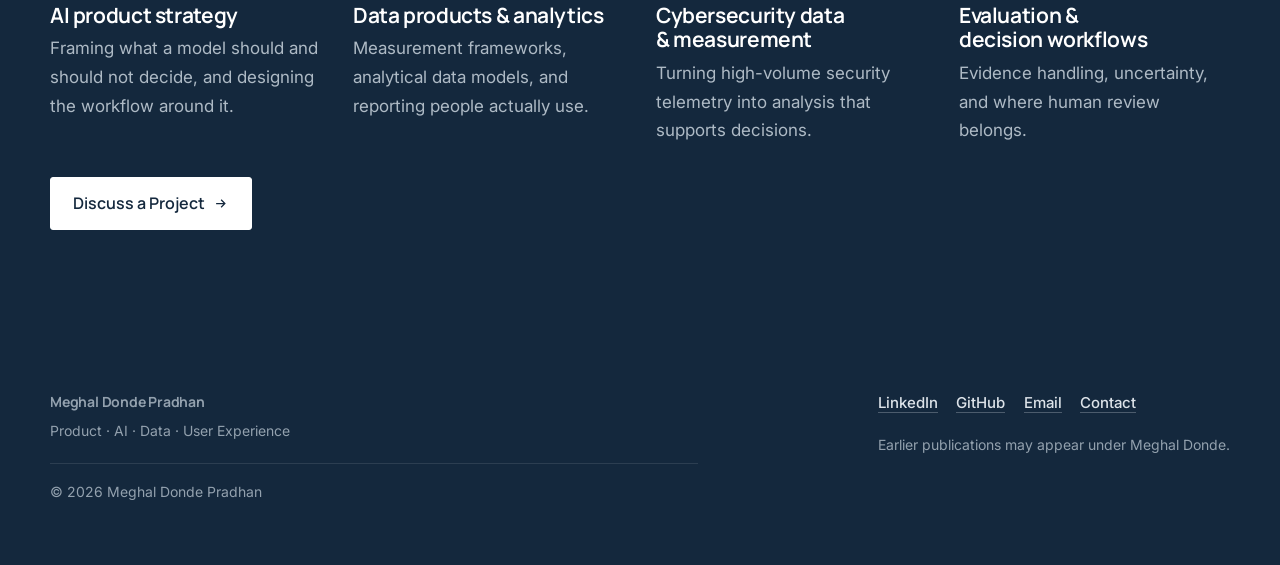
==== commit b7bf64c5: "Rename SignalCheck to SiftReviews" ====
--- a/index.html
+++ b/index.html
@@ -114,13 +114,13 @@
     </div>
       <article class="feature">
         <p class="work-tag">AI Product · Independently Created</p>
-        <h3><a href="/projects/#signalcheck">SignalCheck: Is This Review Worth Trusting?</a></h3>
-        <p class="feature-lede">Highlight a review and SignalCheck quotes the phrases that make it read formulaic, and the ones that read first-hand. The site check is verified against Google Safe Browsing, the writing reading is a model estimate, and the two are shown separately so you know which is which. Built end to end.</p>
+        <h3><a href="/projects/#siftreviews">SiftReviews: Is This Review Worth Trusting?</a></h3>
+        <p class="feature-lede">Highlight a review and SiftReviews quotes the phrases that make it read formulaic, and the ones that read first-hand. The site check is verified against Google Safe Browsing, the writing reading is a model estimate, and the two are shown separately so you know which is which. Built end to end.</p>
         <dl class="pf-facts"><div class="pf-fact"><dt>Role</dt><dd>Product &middot; Design &middot; Builder</dd></div><div class="pf-fact"><dt>Context</dt><dd>Built end to end</dd></div><div class="pf-fact"><dt>Status</dt><dd>Live on Chrome Web Store</dd></div></dl>
         <ul class="case-meta"><li>Chrome Extension (MV3)</li><li>FastAPI</li><li>Google Safe Browsing</li><li>Gemini</li><li>Selected-text scanning</li><li>Privacy by design</li></ul>
         <div class="btn-group">
           <a class="btn btn-primary" href="https://chromewebstore.google.com/detail/signalcheck-ai-trust-verification/nbamilppggmnmaeabjaogakdmigmcijg" rel="noopener" target="_blank">Install from Chrome Web Store <svg viewBox="0 0 24 24" aria-hidden="true"><path d="M5 12h14M13 6l6 6-6 6"/></svg></a>
-          <a class="btn btn-secondary" href="https://trustsignalcheck.meghaldondepradhan.com" rel="noopener" target="_blank">Try the demo</a><a class="btn btn-secondary" href="/projects/#signalcheck">Read the case study</a><a class="btn btn-secondary" href="https://github.com/meghaldonde/trustsignalcheck" rel="noopener" target="_blank">View the repository</a>
+          <a class="btn btn-secondary" href="https://siftreviews.meghaldondepradhan.com" rel="noopener" target="_blank">Try the demo</a><a class="btn btn-secondary" href="/projects/#siftreviews">Read the case study</a><a class="btn btn-secondary" href="https://github.com/meghaldonde/trustsignalcheck" rel="noopener" target="_blank">View the repository</a>
         </div>
       </article>
   </div>
